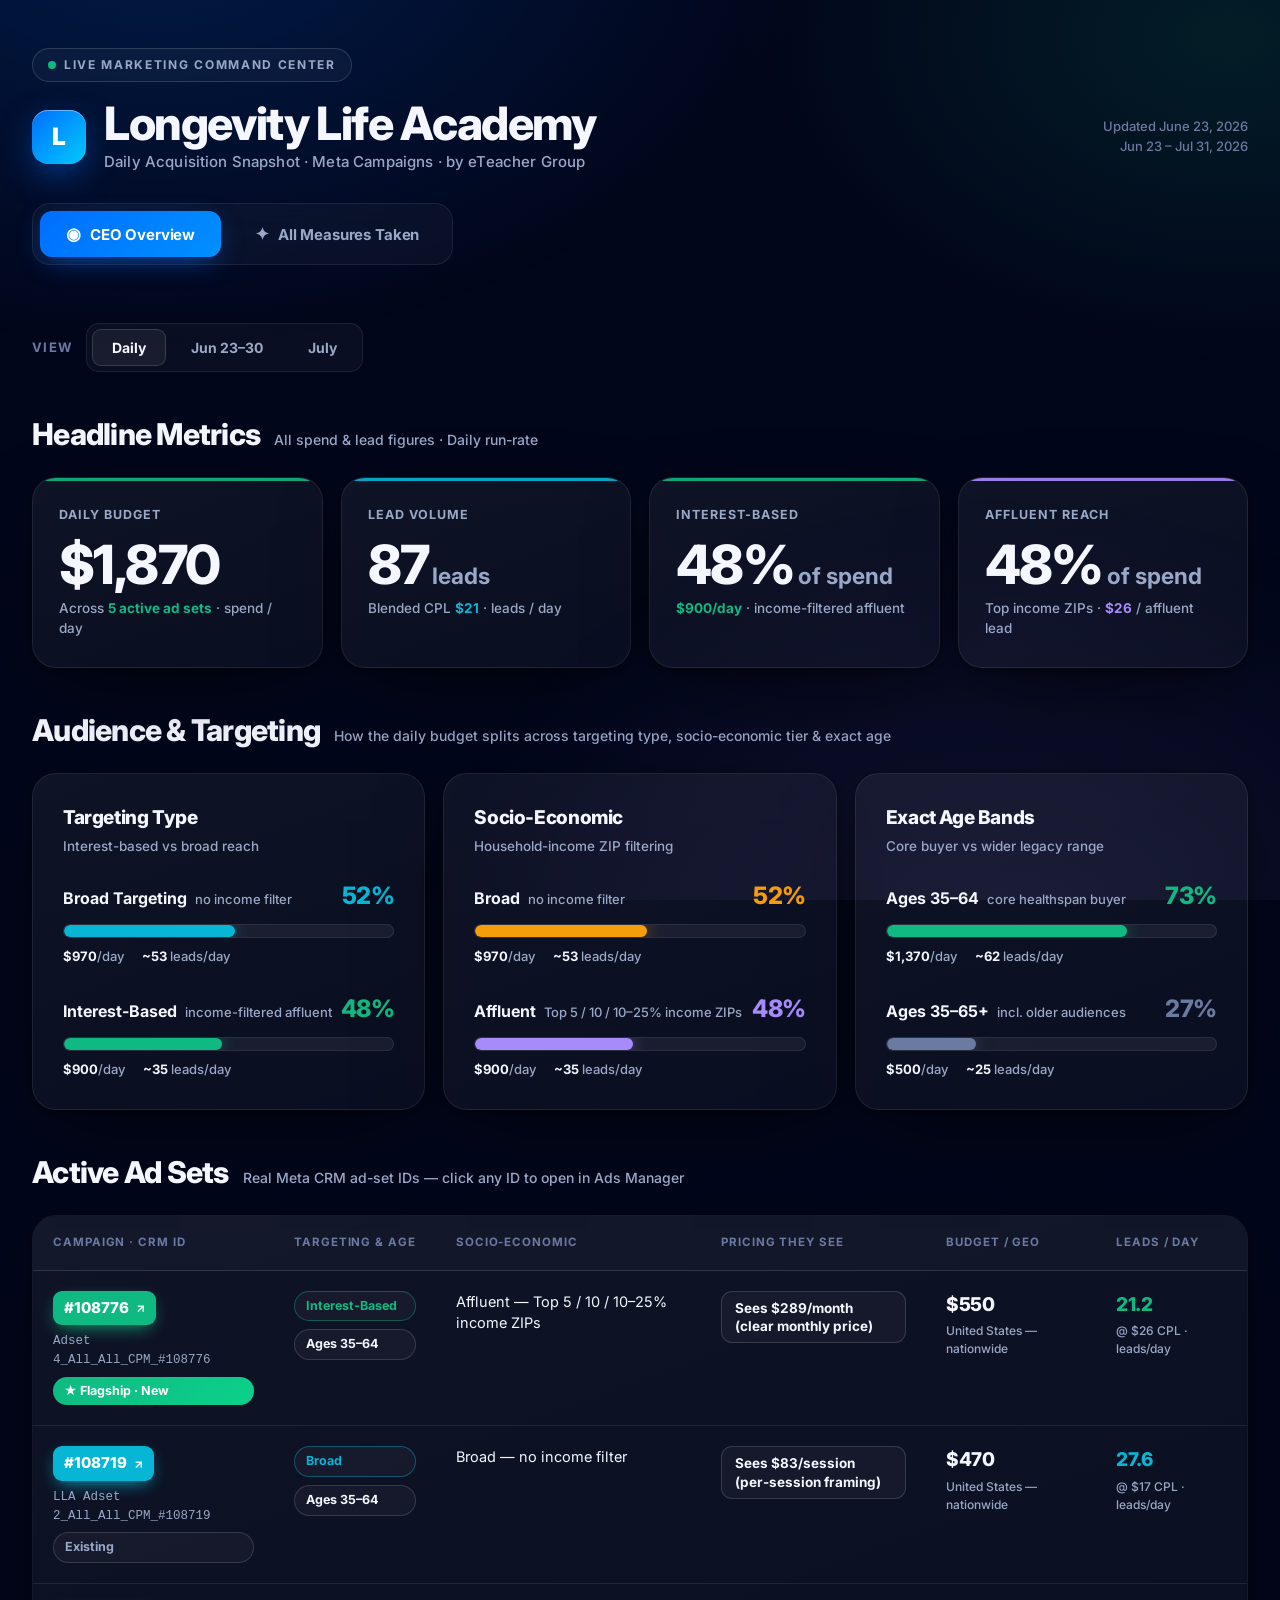
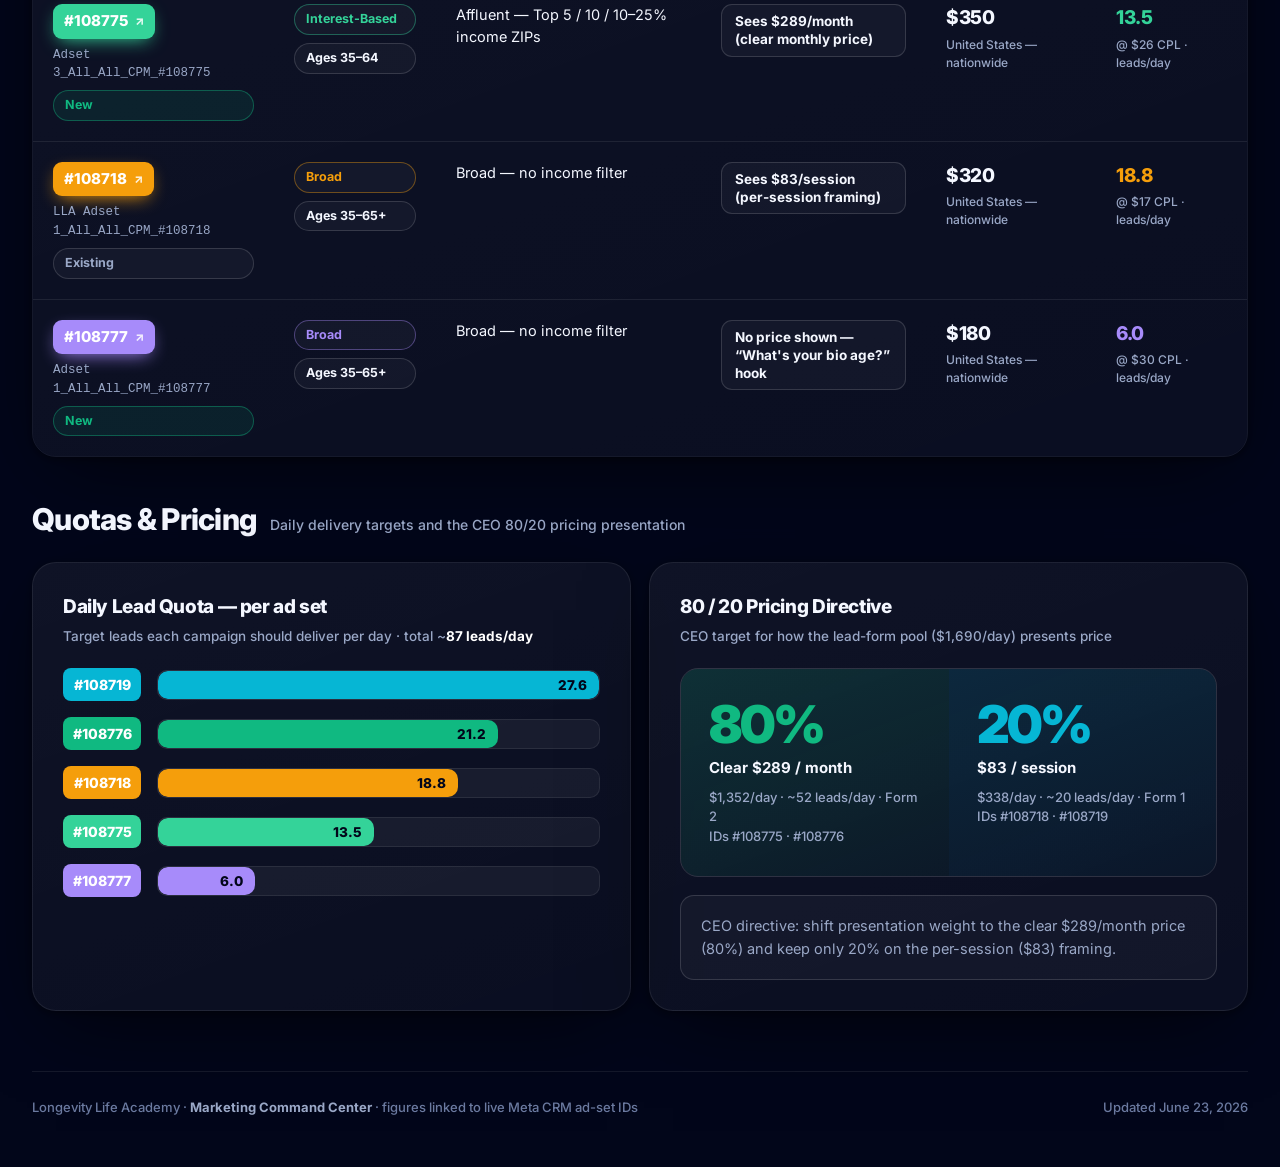
==== index.html @ 9837b173 "Longevity Life Academy marketing command center — new design" ====
<!DOCTYPE html>
<html lang="en">
<head>
<meta charset="UTF-8">
<meta name="viewport" content="width=device-width, initial-scale=1.0">
<title>Longevity Life Academy — Marketing Command Center</title>
<meta name="description" content="Longevity Life Academy daily marketing command center — audience, targeting & measures.">
<link rel="stylesheet" href="styles.css">
</head>
<body>
<div class="wrap">

  <header>
    <div class="eyebrow"><span class="pulse"></span> Live Marketing Command Center</div>
    <div class="brand-row">
      <div class="logo-dot">L</div>
      <div class="brand-txt">
        <h1>Longevity Life Academy</h1>
        <div class="sub">Daily Acquisition Snapshot · Meta Campaigns · by eTeacher Group</div>
      </div>
      <div class="updated" id="updated"></div>
    </div>

    <nav class="tabs">
      <button class="tab active" data-tab="overview"><span class="ico">◉</span> CEO Overview</button>
      <button class="tab" data-tab="measures"><span class="ico">✦</span> All Measures Taken</button>
    </nav>
  </header>

  <!-- ── TAB 1: CEO OVERVIEW ── -->
  <main class="panel show" id="overview"></main>

  <!-- ── TAB 2: MEASURES ── -->
  <main class="panel" id="measures"></main>

  <footer>
    <div>Longevity Life Academy · <b>Marketing Command Center</b> · figures linked to live Meta CRM ad-set IDs</div>
    <div id="foot-updated"></div>
  </footer>

</div>

<script src="data.js"></script>
<script src="app.js"></script>
</body>
</html>
---- styles.css ----
/* ============================================================
   LONGEVITY LIFE ACADEMY — Marketing Command Center
   Apple-grade dark editorial UI. Large, premium, sleek.
   ============================================================ */
@import url('https://fonts.googleapis.com/css2?family=Inter:wght@400;500;600;700;800;900&display=swap');

:root{
  --bg:#02061A;
  --bg2:#040B26;
  --panel:rgba(255,255,255,.035);
  --panel2:rgba(255,255,255,.055);
  --stroke:rgba(255,255,255,.08);
  --stroke2:rgba(255,255,255,.14);
  --txt:#F4F7FF;
  --mut:#9AA8C7;
  --mut2:#6B7AA0;
  --brand:#006EFF;
  --brand2:#3D8BFF;
  --emerald:#10B981;
  --cyan:#06B6D4;
  --amber:#F59E0B;
  --violet:#A78BFA;
  --radius:24px;
  --maxw:1340px;
  --shadow:0 24px 80px -24px rgba(0,0,0,.7), 0 2px 8px rgba(0,0,0,.4);
}

*{box-sizing:border-box;margin:0;padding:0}
html{scroll-behavior:smooth}
body{
  font-family:'Inter',-apple-system,BlinkMacSystemFont,'Segoe UI',sans-serif;
  background:var(--bg);
  color:var(--txt);
  -webkit-font-smoothing:antialiased;
  line-height:1.5;
  overflow-x:hidden;
}
/* ambient field */
body::before{
  content:"";position:fixed;inset:0;z-index:0;pointer-events:none;
  background:
    radial-gradient(1100px 700px at 12% -8%, rgba(0,110,255,.20), transparent 60%),
    radial-gradient(900px 600px at 96% 4%, rgba(16,185,129,.13), transparent 55%),
    radial-gradient(1000px 800px at 78% 108%, rgba(167,139,250,.10), transparent 60%);
}
.wrap{position:relative;z-index:1;max-width:var(--maxw);margin:0 auto;padding:0 32px}

/* ── HEADER ── */
header{padding:48px 0 24px}
.brand-row{display:flex;align-items:center;gap:18px;flex-wrap:wrap}
.logo-dot{
  width:54px;height:54px;border-radius:16px;flex:0 0 auto;
  background:linear-gradient(135deg,var(--brand),#00C2FF 90%);
  display:grid;place-items:center;font-weight:900;font-size:24px;color:#fff;
  box-shadow:0 12px 36px -8px rgba(0,110,255,.7), inset 0 1px 0 rgba(255,255,255,.4);
}
.brand-txt h1{font-size:clamp(30px,4vw,46px);font-weight:800;letter-spacing:-.03em;line-height:1.02}
.brand-txt .sub{color:var(--mut);font-size:15px;font-weight:500;margin-top:4px;letter-spacing:.01em}
.eyebrow{
  display:inline-flex;align-items:center;gap:8px;margin-bottom:18px;padding:7px 15px;
  border:1px solid var(--stroke2);border-radius:999px;background:var(--panel);
  font-size:12px;font-weight:700;letter-spacing:.14em;text-transform:uppercase;color:var(--mut);
}
.eyebrow .pulse{width:8px;height:8px;border-radius:50%;background:var(--emerald);box-shadow:0 0 0 0 rgba(16,185,129,.6);animation:pulse 2.2s infinite}
@keyframes pulse{0%{box-shadow:0 0 0 0 rgba(16,185,129,.55)}70%{box-shadow:0 0 0 10px rgba(16,185,129,0)}100%{box-shadow:0 0 0 0 rgba(16,185,129,0)}}
.updated{margin-left:auto;color:var(--mut2);font-size:13px;font-weight:500;text-align:right}

/* ── TABS ── */
.tabs{display:flex;gap:8px;margin:30px 0 8px;padding:7px;border:1px solid var(--stroke);
  border-radius:18px;background:var(--panel);backdrop-filter:blur(20px);width:fit-content;flex-wrap:wrap}
.tab{
  appearance:none;border:none;cursor:pointer;font-family:inherit;
  padding:13px 26px;border-radius:12px;background:transparent;color:var(--mut);
  font-size:15px;font-weight:700;letter-spacing:-.01em;transition:.22s;display:flex;align-items:center;gap:9px;
}
.tab:hover{color:var(--txt)}
.tab.active{background:linear-gradient(135deg,var(--brand),#0090FF);color:#fff;box-shadow:0 8px 28px -8px rgba(0,110,255,.7)}
.tab .ico{font-size:17px}

/* ── PERIOD TOGGLE ── */
.period-bar{display:flex;align-items:center;gap:14px;margin:26px 0 4px;flex-wrap:wrap}
.period-bar .lbl{font-size:13px;font-weight:700;color:var(--mut2);text-transform:uppercase;letter-spacing:.1em}
.seg{display:flex;gap:5px;padding:5px;border:1px solid var(--stroke);border-radius:13px;background:var(--panel)}
.seg button{appearance:none;border:none;cursor:pointer;font-family:inherit;padding:10px 20px;border-radius:9px;
  background:transparent;color:var(--mut);font-size:14px;font-weight:700;transition:.2s}
.seg button:hover{color:var(--txt)}
.seg button.on{background:var(--panel2);color:var(--txt);box-shadow:inset 0 0 0 1px var(--stroke2)}

/* ── PANELS ── */
.panel{display:none}
.panel.show{display:block;animation:fade .5s ease}
@keyframes fade{from{opacity:0;transform:translateY(14px)}to{opacity:1;transform:none}}
section{margin:40px 0}
.sec-head{display:flex;align-items:baseline;gap:14px;margin-bottom:20px;flex-wrap:wrap}
.sec-head h2{font-size:clamp(22px,2.6vw,30px);font-weight:800;letter-spacing:-.025em}
.sec-head .note{color:var(--mut);font-size:14px;font-weight:500}

/* ── KPI GRID ── */
.kpis{display:grid;grid-template-columns:repeat(4,minmax(0,1fr));gap:18px}
.kpi{
  position:relative;overflow:hidden;border:1px solid var(--stroke);border-radius:var(--radius);
  background:linear-gradient(160deg,var(--panel2),var(--panel));padding:28px 26px;box-shadow:var(--shadow);
}
.kpi::after{content:"";position:absolute;inset:0 0 auto 0;height:3px;background:var(--accent,var(--brand));opacity:.9}
.kpi .k-lbl{font-size:12.5px;font-weight:700;letter-spacing:.08em;text-transform:uppercase;color:var(--mut)}
.kpi .k-val{font-size:clamp(38px,4.6vw,54px);font-weight:800;letter-spacing:-.03em;line-height:1.02;margin:12px 0 6px}
.kpi .k-val .u{font-size:.42em;font-weight:700;color:var(--mut);letter-spacing:0;margin-left:4px}
.kpi .k-sub{font-size:13.5px;color:var(--mut);font-weight:500}
.kpi .k-sub b{color:var(--accent,var(--brand2));font-weight:700}

/* ── GENERIC CARD ── */
.card{border:1px solid var(--stroke);border-radius:var(--radius);background:linear-gradient(160deg,var(--panel2),var(--panel));
  padding:30px;box-shadow:var(--shadow)}
.grid2{display:grid;grid-template-columns:repeat(2,minmax(0,1fr));gap:18px}
.grid3{display:grid;grid-template-columns:repeat(3,minmax(0,1fr));gap:18px}
.card h3{font-size:19px;font-weight:800;letter-spacing:-.02em;margin-bottom:4px}
.card .csub{color:var(--mut);font-size:13.5px;font-weight:500;margin-bottom:22px}

/* ── AUDIENCE SPLIT BARS ── */
.split{margin-bottom:24px}
.split:last-child{margin-bottom:0}
.split .top{display:flex;justify-content:space-between;align-items:baseline;margin-bottom:10px}
.split .name{font-size:16px;font-weight:700}
.split .name .sm{color:var(--mut);font-weight:500;font-size:13px;margin-left:8px}
.split .pct{font-size:24px;font-weight:800;letter-spacing:-.02em}
.track{height:14px;border-radius:999px;background:rgba(255,255,255,.06);overflow:hidden;border:1px solid var(--stroke)}
.fill{height:100%;border-radius:999px;transition:width 1.1s cubic-bezier(.2,.8,.2,1);box-shadow:0 0 18px -2px var(--c,var(--brand))}
.split .meta{display:flex;gap:18px;margin-top:9px;color:var(--mut);font-size:13px;font-weight:500;flex-wrap:wrap}
.split .meta b{color:var(--txt);font-weight:700}

/* ── ADSET / TARGETING TABLE ── */
.tblwrap{overflow-x:auto;border:1px solid var(--stroke);border-radius:var(--radius);box-shadow:var(--shadow)}
table{width:100%;border-collapse:collapse;min-width:980px;background:linear-gradient(160deg,var(--panel2),var(--panel))}
thead th{
  text-align:left;padding:18px 20px;font-size:11.5px;font-weight:700;letter-spacing:.08em;text-transform:uppercase;
  color:var(--mut2);border-bottom:1px solid var(--stroke2);white-space:nowrap;background:rgba(255,255,255,.02)
}
tbody td{padding:20px;border-bottom:1px solid var(--stroke);font-size:14.5px;vertical-align:top}
tbody tr:last-child td{border-bottom:none}
tbody tr:hover{background:rgba(255,255,255,.025)}
.idcell{display:flex;flex-direction:column;gap:7px}
.idlink{display:inline-flex;align-items:center;gap:7px;font-weight:800;font-size:15px;color:#fff;text-decoration:none;
  padding:6px 11px;border-radius:9px;background:var(--ac,var(--brand));width:fit-content;transition:.2s;
  box-shadow:0 6px 18px -6px var(--ac,var(--brand))}
.idlink:hover{transform:translateY(-1px);filter:brightness(1.1)}
.idlink .arr{opacity:.85;font-size:12px}
.adname{font-size:12.5px;color:var(--mut);font-weight:500;font-family:ui-monospace,Menlo,monospace}
.chip{display:inline-flex;align-items:center;gap:6px;padding:5px 11px;border-radius:999px;font-size:12.5px;font-weight:700;
  border:1px solid var(--stroke2);background:var(--panel);white-space:nowrap}
.chip.new{color:var(--emerald);border-color:rgba(16,185,129,.4);background:rgba(16,185,129,.1)}
.chip.exist{color:var(--mut);}
.chip.flag{color:#fff;background:linear-gradient(135deg,var(--emerald),#0BD18A);border:none}
.tagrow{display:flex;flex-direction:column;gap:8px}
.big-num{font-size:19px;font-weight:800;letter-spacing:-.02em}
.tiny{font-size:12px;color:var(--mut);font-weight:500;margin-top:3px}
.price-pill{display:inline-block;padding:7px 13px;border-radius:11px;font-size:13.5px;font-weight:700;
  border:1px solid var(--stroke2);background:var(--panel);line-height:1.35;max-width:230px}

/* ── QUOTA BARS ── */
.quota-row{display:flex;align-items:center;gap:16px;margin-bottom:16px}
.quota-row:last-child{margin-bottom:0}
.quota-row .qid{font-weight:800;font-size:14px;width:78px;flex:0 0 auto;color:#fff;padding:6px 0;text-align:center;border-radius:8px}
.quota-row .qbar{flex:1;height:30px;border-radius:10px;background:rgba(255,255,255,.05);overflow:hidden;border:1px solid var(--stroke);position:relative}
.quota-row .qfill{height:100%;border-radius:10px;display:flex;align-items:center;justify-content:flex-end;padding-right:12px;
  font-weight:800;font-size:13.5px;color:#02061A;transition:width 1.1s cubic-bezier(.2,.8,.2,1)}

/* ── PRICING 80/20 ── */
.pricing-vis{display:grid;grid-template-columns:1fr 1fr;gap:0;border-radius:18px;overflow:hidden;border:1px solid var(--stroke2);margin-top:6px}
.pblock{padding:30px 28px;position:relative}
.pblock.m{background:linear-gradient(160deg,rgba(16,185,129,.18),rgba(16,185,129,.05))}
.pblock.s{background:linear-gradient(160deg,rgba(6,182,212,.14),rgba(6,182,212,.04))}
.pblock .pct{font-size:52px;font-weight:900;letter-spacing:-.04em;line-height:1}
.pblock.m .pct{color:var(--emerald)}.pblock.s .pct{color:var(--cyan)}
.pblock .pl{font-size:15px;font-weight:700;margin-top:6px}
.pblock .pd{font-size:13px;color:var(--mut);font-weight:500;margin-top:8px;line-height:1.5}
.directive{margin-top:18px;padding:18px 20px;border-radius:14px;border:1px solid var(--stroke2);
  background:var(--panel);font-size:14.5px;color:var(--mut);line-height:1.6}
.directive b{color:var(--txt);font-weight:700}

/* ── MEASURES (Tab 2) ── */
.measures{display:flex;flex-direction:column;gap:18px}
.measure{
  position:relative;border:1px solid var(--stroke);border-radius:var(--radius);
  background:linear-gradient(160deg,var(--panel2),var(--panel));padding:28px 30px 28px 30px;box-shadow:var(--shadow);
  display:grid;grid-template-columns:64px 1fr;gap:24px;align-items:start;overflow:hidden;
}
.measure::before{content:"";position:absolute;left:0;top:0;bottom:0;width:4px;background:var(--accent,var(--brand))}
.measure .mnum{
  width:64px;height:64px;border-radius:18px;display:grid;place-items:center;font-size:26px;font-weight:900;color:#02061A;
  background:var(--accent,var(--brand));box-shadow:0 12px 32px -10px var(--accent,var(--brand))
}
.measure .mhead{display:flex;align-items:center;gap:12px;flex-wrap:wrap;margin-bottom:10px}
.measure .mtag{padding:5px 12px;border-radius:999px;font-size:11.5px;font-weight:800;letter-spacing:.05em;text-transform:uppercase;
  color:var(--accent,var(--brand));border:1px solid var(--accent,var(--brand));background:rgba(255,255,255,.03)}
.measure .mmetric{margin-left:auto;font-size:20px;font-weight:900;letter-spacing:-.02em;color:var(--accent,var(--brand))}
.measure h3{font-size:19px;font-weight:800;letter-spacing:-.02em;line-height:1.25;margin-bottom:10px;color:var(--txt)}
.measure p{font-size:14.5px;color:var(--mut);line-height:1.65;font-weight:500;margin-bottom:14px}
.measure .mids{display:flex;gap:8px;flex-wrap:wrap}
.measure .mid{font-family:ui-monospace,Menlo,monospace;font-size:12.5px;font-weight:700;padding:5px 10px;border-radius:8px;
  text-decoration:none;color:#fff;background:var(--mac,var(--brand));transition:.2s}
.measure .mid:hover{transform:translateY(-1px);filter:brightness(1.12)}

/* ── FOOTER ── */
footer{margin:60px 0 50px;padding-top:26px;border-top:1px solid var(--stroke);color:var(--mut2);font-size:13px;font-weight:500;display:flex;justify-content:space-between;gap:16px;flex-wrap:wrap}
footer b{color:var(--mut)}

/* ── RESPONSIVE ── */
@media(max-width:1080px){
  .kpis{grid-template-columns:repeat(2,minmax(0,1fr))}
  .grid2{grid-template-columns:1fr}
}
@media(max-width:720px){
  .wrap{padding:0 18px}
  .kpis{grid-template-columns:1fr}
  .grid3{grid-template-columns:1fr}
  .pricing-vis{grid-template-columns:1fr}
  .measure{grid-template-columns:1fr;gap:16px}
  .measure .mnum{width:52px;height:52px;font-size:22px}
  .updated{margin-left:0;text-align:left}
}
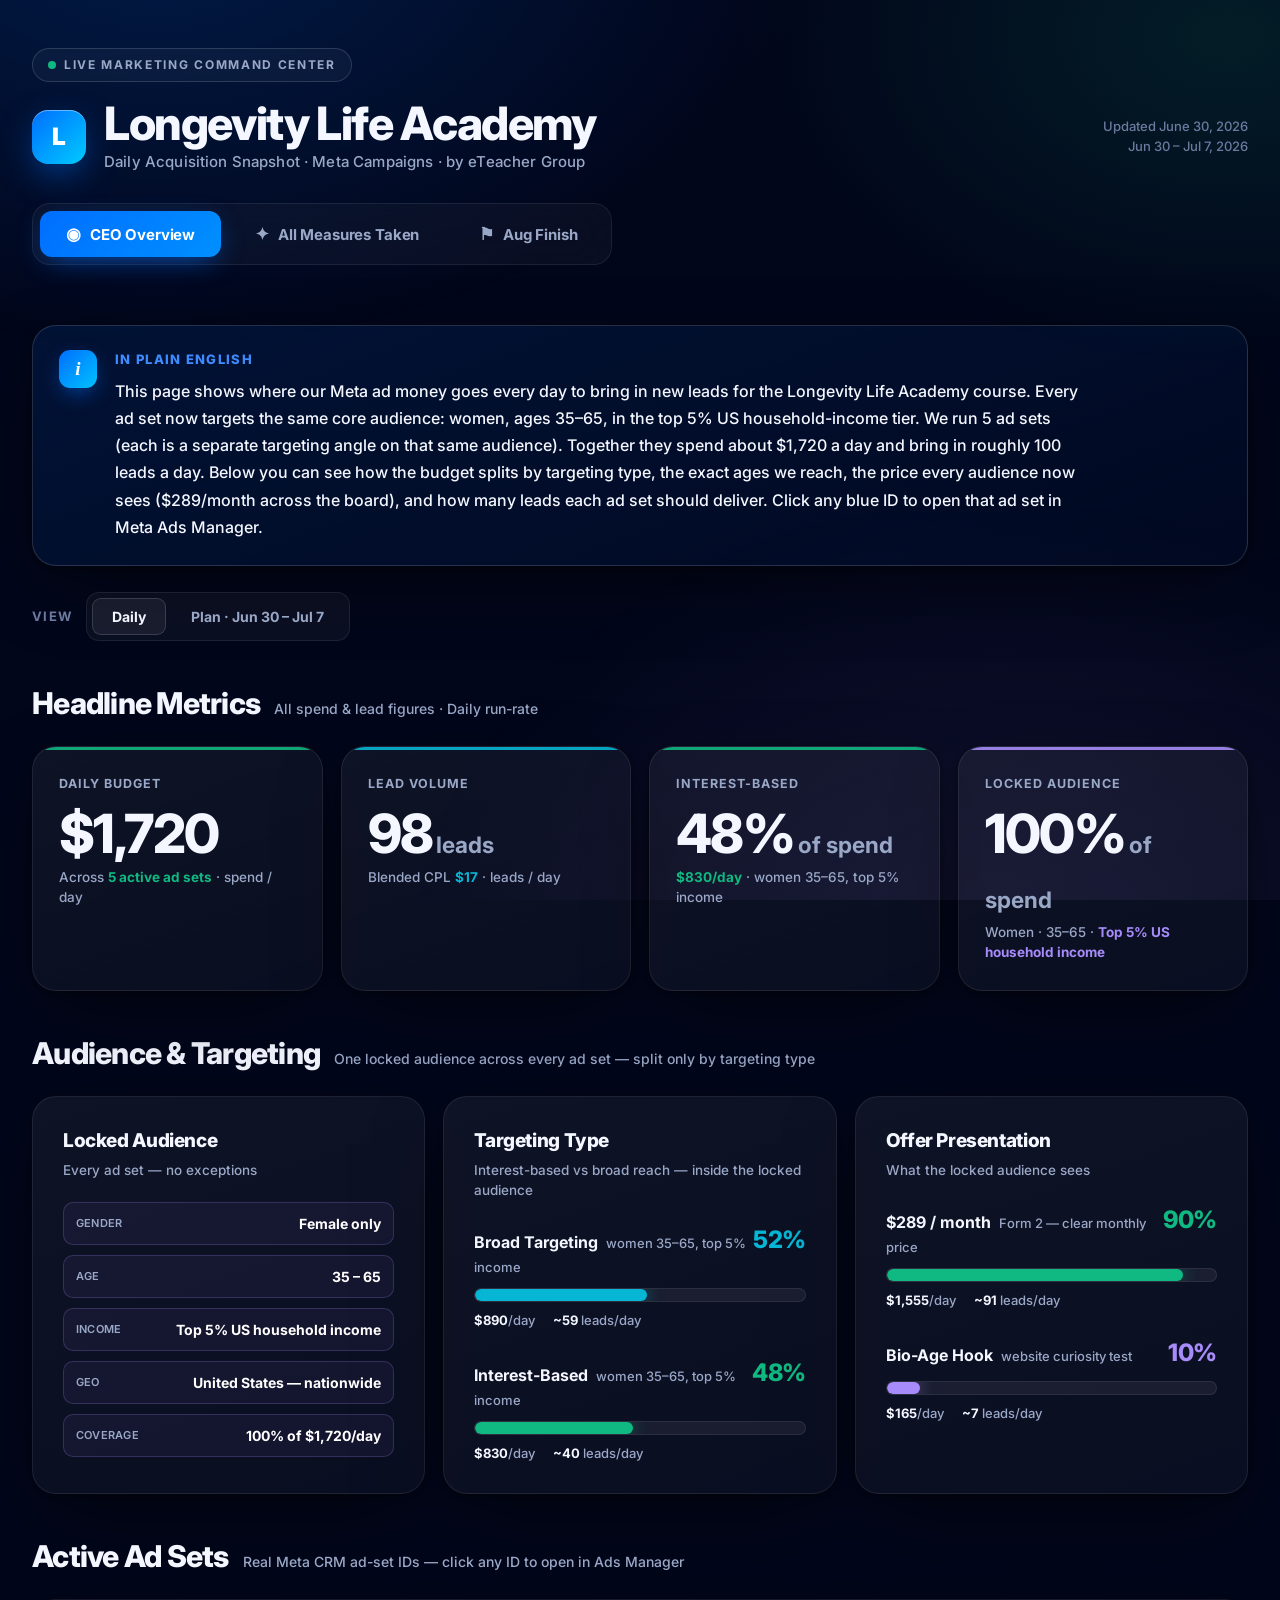
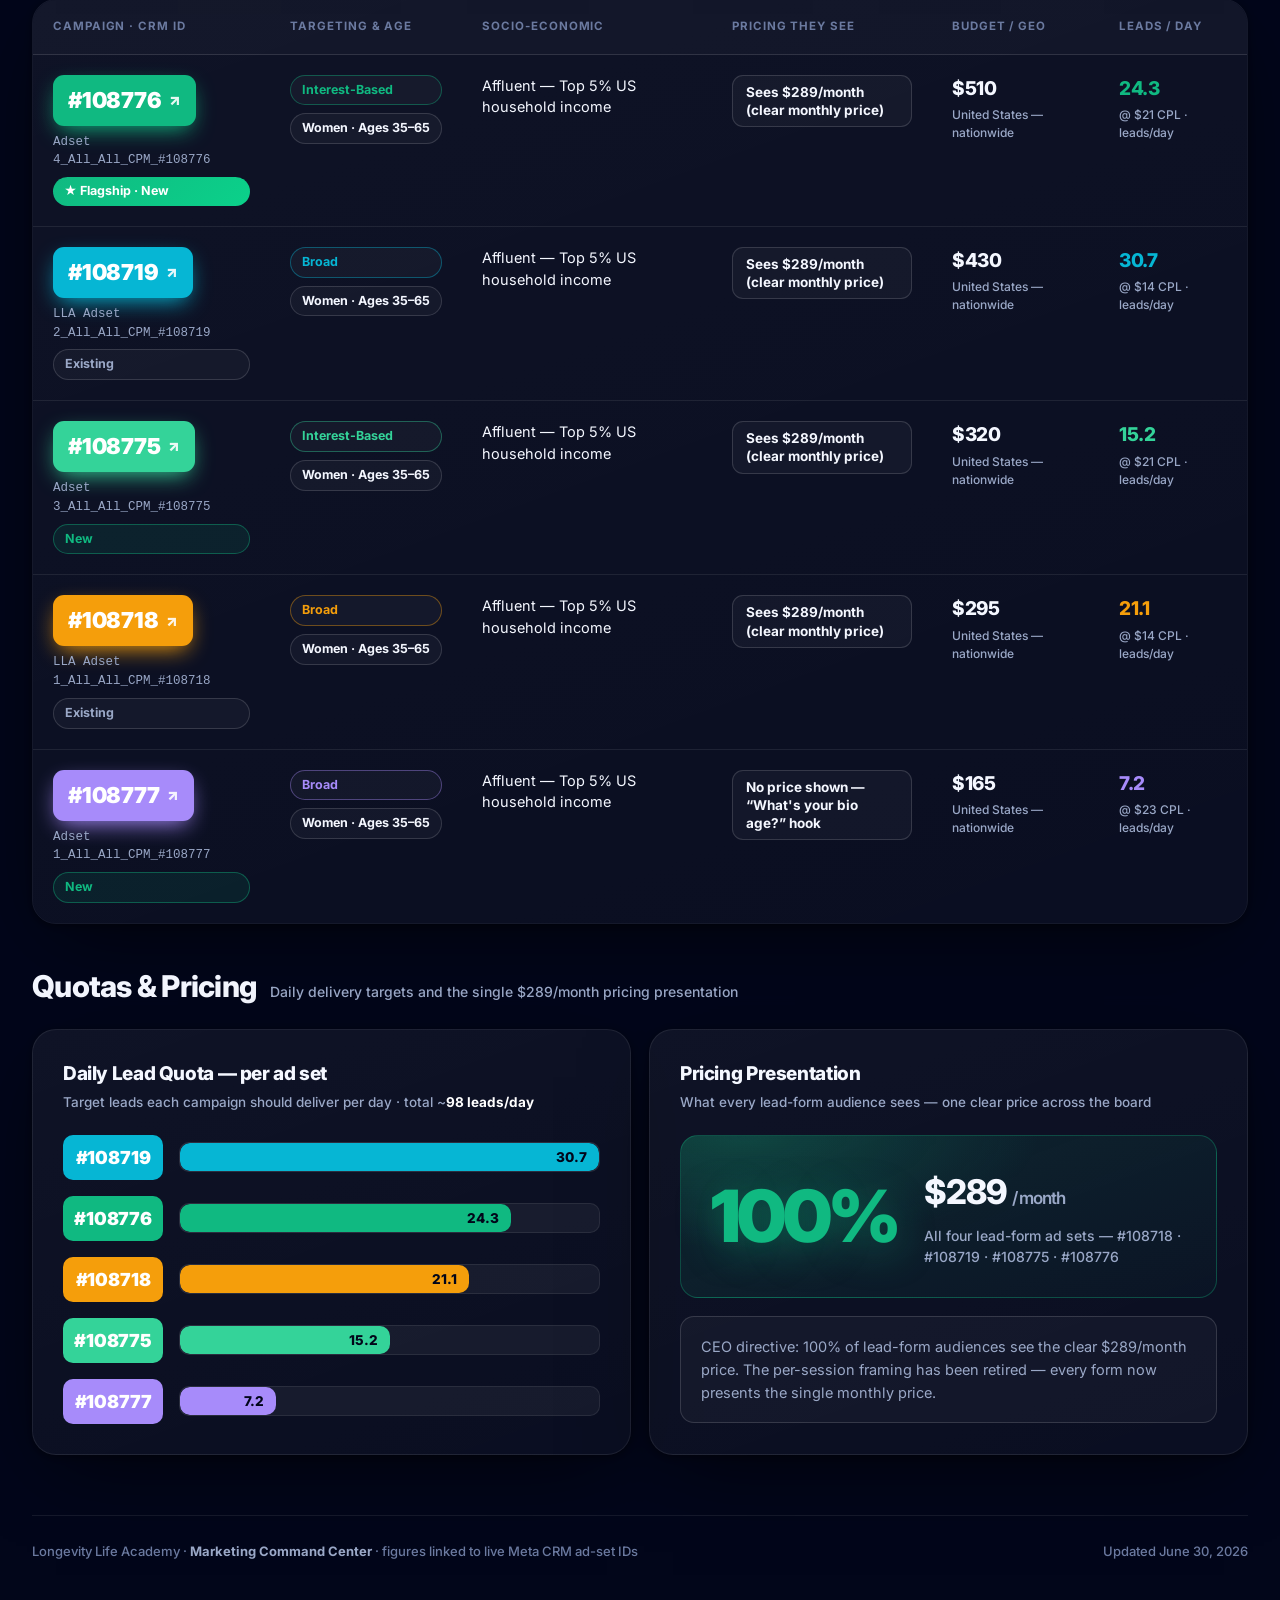
==== commit 6497eecf: "Add Aug Finish tab: August close-out plan (6 shifts, 11-sale target, $6.5K week)" ====
--- a/index.html
+++ b/index.html
@@ -24,6 +24,7 @@
     <nav class="tabs">
       <button class="tab active" data-tab="overview"><span class="ico">◉</span> CEO Overview</button>
       <button class="tab" data-tab="measures"><span class="ico">✦</span> All Measures Taken</button>
+      <button class="tab" data-tab="augfinish"><span class="ico">⚑</span> Aug Finish</button>
     </nav>
   </header>
 
@@ -32,6 +33,66 @@
 
   <!-- ── TAB 2: MEASURES ── -->
   <main class="panel" id="measures"></main>
+
+  <!-- ── TAB 3: AUG FINISH ── -->
+  <main class="panel" id="augfinish">
+
+    <div class="af-hero">
+      <div class="af-kicker">August Close-Out Plan · Sun Aug 23 → Mon Aug 31</div>
+      <h2 class="af-title">Finish August at <span class="af-blue">11 courses sold.</span></h2>
+      <p class="af-lede">We're at <b>4 sales</b> on ~<b>$30K</b> month-to-date spend. The final week runs leaner and sharper: <b>$6,500</b> across Mon–Fri, <b>7 more sales</b>, and the week pays for itself.</p>
+    </div>
+
+    <section>
+      <div class="af-grid4">
+        <div class="af-big" style="--accent:var(--brand)"><div class="af-lbl">Working shifts left</div><div class="af-num">6</div><div class="af-sub">Mon 24 – Fri 28 + Mon 31 · Sundays off</div></div>
+        <div class="af-big" style="--accent:var(--emerald)"><div class="af-lbl">Sales still needed</div><div class="af-num">7</div><div class="af-sub">4 sold → target 11 by Aug 31</div></div>
+        <div class="af-big" style="--accent:var(--cyan)"><div class="af-lbl">Final-week budget</div><div class="af-num">$6.5K</div><div class="af-sub">$1,300/day Mon–Fri · down from $10K last week</div></div>
+        <div class="af-big" style="--accent:var(--violet)"><div class="af-lbl">Leads coming in</div><div class="af-num">406</div><div class="af-sub">at $16 CPL · ~81 fresh leads per day</div></div>
+      </div>
+    </section>
+
+    <section>
+      <div class="sec-head"><h2>The shift map</h2><div class="note">Aug 31 lands on a Monday — a normal weekday shift, no weekend approval needed.</div></div>
+      <div class="af-days">
+        <div class="af-day"><div class="af-d-date">Mon 24</div><div class="af-d-spend">$1,300</div><div class="af-d-meta">~81 leads · 1 sale</div></div>
+        <div class="af-day"><div class="af-d-date">Tue 25</div><div class="af-d-spend">$1,300</div><div class="af-d-meta">~81 leads · 1 sale</div></div>
+        <div class="af-day"><div class="af-d-date">Wed 26</div><div class="af-d-spend">$1,300</div><div class="af-d-meta">~81 leads · 1 sale</div></div>
+        <div class="af-day"><div class="af-d-date">Thu 27</div><div class="af-d-spend">$1,300</div><div class="af-d-meta">~81 leads · 2 sales</div></div>
+        <div class="af-day"><div class="af-d-date">Fri 28</div><div class="af-d-spend">$1,300</div><div class="af-d-meta">~81 leads · 1 sale</div></div>
+        <div class="af-day af-day-off"><div class="af-d-date">Sat 29 – Sun 30</div><div class="af-d-spend">OFF</div><div class="af-d-meta">no shifts · pipeline rests</div></div>
+        <div class="af-day af-day-final"><div class="af-d-date">Mon 31</div><div class="af-d-spend">CLOSE</div><div class="af-d-meta">final shift · 1 sale from pipeline → 11 total</div></div>
+      </div>
+    </section>
+
+    <section>
+      <div class="sec-head"><h2>The math the CEO can check</h2></div>
+      <div class="af-math">
+        <div class="af-step"><div class="af-s-val">$6,500</div><div class="af-s-lbl">final-week spend</div></div>
+        <div class="af-arrow">→</div>
+        <div class="af-step"><div class="af-s-val">406</div><div class="af-s-lbl">leads at $16 CPL</div></div>
+        <div class="af-arrow">→</div>
+        <div class="af-step"><div class="af-s-val">1.7%</div><div class="af-s-lbl">close rate needed</div></div>
+        <div class="af-arrow">→</div>
+        <div class="af-step"><div class="af-s-val">7</div><div class="af-s-lbl">sales × $1,150</div></div>
+        <div class="af-arrow">→</div>
+        <div class="af-step af-step-win"><div class="af-s-val">$8,050</div><div class="af-s-lbl">week revenue</div></div>
+      </div>
+      <div class="af-roi">
+        <div class="af-roi-item"><div class="af-lbl">Week profit</div><div class="af-roi-val af-green">+$1,550</div><div class="af-sub">$8,050 revenue − $6,500 spend</div></div>
+        <div class="af-roi-item"><div class="af-lbl">Week ROAS</div><div class="af-roi-val af-green">1.24×</div><div class="af-sub">every $1 of ads returns $1.24</div></div>
+        <div class="af-roi-item"><div class="af-lbl">Month revenue at 11 sales</div><div class="af-roi-val">$12,650</div><div class="af-sub">11 × $1,150 course price</div></div>
+      </div>
+    </section>
+
+    <section>
+      <div class="af-commit">
+        <div class="af-c-head">The commitment</div>
+        <p>Cut daily spend, keep lead quality at <b>$16 CPL</b>, and convert just <b>1.7 of every 100 leads</b>. That closes August at <b>11 courses</b> — and the final week stands on its own with positive ROI. This is the leanest path to the target, not the most expensive one.</p>
+      </div>
+    </section>
+
+  </main>
 
   <footer>
     <div>Longevity Life Academy · <b>Marketing Command Center</b> · figures linked to live Meta CRM ad-set IDs</div>
--- a/styles.css
+++ b/styles.css
@@ -77,6 +77,16 @@
 .tab.active{background:linear-gradient(135deg,var(--brand),#0090FF);color:#fff;box-shadow:0 8px 28px -8px rgba(0,110,255,.7)}
 .tab .ico{font-size:17px}
 
+/* ── EXPLAINER BANNER ── */
+.explain{display:flex;gap:18px;align-items:flex-start;margin:28px 0 4px;padding:24px 26px;
+  border:1px solid var(--stroke2);border-radius:var(--radius);
+  background:linear-gradient(160deg,rgba(0,110,255,.12),rgba(0,110,255,.03));box-shadow:var(--shadow)}
+.explain .ex-ic{flex:0 0 auto;width:38px;height:38px;border-radius:11px;display:grid;place-items:center;
+  font-weight:900;font-size:19px;font-style:italic;font-family:Georgia,serif;color:#fff;
+  background:linear-gradient(135deg,var(--brand),#00C2FF);box-shadow:0 8px 22px -6px rgba(0,110,255,.7)}
+.explain .ex-h{font-size:13px;font-weight:800;letter-spacing:.1em;text-transform:uppercase;color:var(--brand2);margin-bottom:8px}
+.explain p{font-size:16px;line-height:1.7;color:var(--txt);font-weight:500;max-width:980px}
+
 /* ── PERIOD TOGGLE ── */
 .period-bar{display:flex;align-items:center;gap:14px;margin:26px 0 4px;flex-wrap:wrap}
 .period-bar .lbl{font-size:13px;font-weight:700;color:var(--mut2);text-transform:uppercase;letter-spacing:.1em}
@@ -113,6 +123,10 @@
   padding:30px;box-shadow:var(--shadow)}
 .grid2{display:grid;grid-template-columns:repeat(2,minmax(0,1fr));gap:18px}
 .grid3{display:grid;grid-template-columns:repeat(3,minmax(0,1fr));gap:18px}
+.lock-list{display:flex;flex-direction:column;gap:10px;margin-top:4px}
+.lock-row{display:flex;justify-content:space-between;align-items:center;padding:10px 12px;background:rgba(167,139,250,.06);border:1px solid rgba(167,139,250,.22);border-radius:10px;font-size:14px}
+.lock-row .lock-lbl{color:var(--mut);font-weight:600;letter-spacing:.02em;text-transform:uppercase;font-size:11px}
+.lock-row b{color:#fff;font-weight:700;font-size:14px;text-align:right}
 .card h3{font-size:19px;font-weight:800;letter-spacing:-.02em;margin-bottom:4px}
 .card .csub{color:var(--mut);font-size:13.5px;font-weight:500;margin-bottom:22px}
 
@@ -139,11 +153,11 @@
 tbody tr:last-child td{border-bottom:none}
 tbody tr:hover{background:rgba(255,255,255,.025)}
 .idcell{display:flex;flex-direction:column;gap:7px}
-.idlink{display:inline-flex;align-items:center;gap:7px;font-weight:800;font-size:15px;color:#fff;text-decoration:none;
-  padding:6px 11px;border-radius:9px;background:var(--ac,var(--brand));width:fit-content;transition:.2s;
-  box-shadow:0 6px 18px -6px var(--ac,var(--brand))}
+.idlink{display:inline-flex;align-items:center;gap:8px;font-weight:900;font-size:22px;letter-spacing:-.01em;color:#fff;text-decoration:none;
+  padding:9px 15px;border-radius:11px;background:var(--ac,var(--brand));width:fit-content;transition:.2s;
+  box-shadow:0 8px 22px -6px var(--ac,var(--brand))}
 .idlink:hover{transform:translateY(-1px);filter:brightness(1.1)}
-.idlink .arr{opacity:.85;font-size:12px}
+.idlink .arr{opacity:.9;font-size:15px}
 .adname{font-size:12.5px;color:var(--mut);font-weight:500;font-family:ui-monospace,Menlo,monospace}
 .chip{display:inline-flex;align-items:center;gap:6px;padding:5px 11px;border-radius:999px;font-size:12.5px;font-weight:700;
   border:1px solid var(--stroke2);background:var(--panel);white-space:nowrap}
@@ -159,45 +173,65 @@
 /* ── QUOTA BARS ── */
 .quota-row{display:flex;align-items:center;gap:16px;margin-bottom:16px}
 .quota-row:last-child{margin-bottom:0}
-.quota-row .qid{font-weight:800;font-size:14px;width:78px;flex:0 0 auto;color:#fff;padding:6px 0;text-align:center;border-radius:8px}
+.quota-row .qid{font-weight:900;font-size:18px;letter-spacing:-.01em;width:100px;flex:0 0 auto;color:#fff;padding:9px 0;text-align:center;border-radius:10px}
 .quota-row .qbar{flex:1;height:30px;border-radius:10px;background:rgba(255,255,255,.05);overflow:hidden;border:1px solid var(--stroke);position:relative}
 .quota-row .qfill{height:100%;border-radius:10px;display:flex;align-items:center;justify-content:flex-end;padding-right:12px;
   font-weight:800;font-size:13.5px;color:#02061A;transition:width 1.1s cubic-bezier(.2,.8,.2,1)}
 
-/* ── PRICING 80/20 ── */
-.pricing-vis{display:grid;grid-template-columns:1fr 1fr;gap:0;border-radius:18px;overflow:hidden;border:1px solid var(--stroke2);margin-top:6px}
-.pblock{padding:30px 28px;position:relative}
-.pblock.m{background:linear-gradient(160deg,rgba(16,185,129,.18),rgba(16,185,129,.05))}
-.pblock.s{background:linear-gradient(160deg,rgba(6,182,212,.14),rgba(6,182,212,.04))}
-.pblock .pct{font-size:52px;font-weight:900;letter-spacing:-.04em;line-height:1}
-.pblock.m .pct{color:var(--emerald)}.pblock.s .pct{color:var(--cyan)}
-.pblock .pl{font-size:15px;font-weight:700;margin-top:6px}
-.pblock .pd{font-size:13px;color:var(--mut);font-weight:500;margin-top:8px;line-height:1.5}
+/* ── PRICING HERO (100% monthly) ── */
+.price-hero{display:flex;align-items:center;gap:26px;padding:30px 30px;border-radius:18px;margin-top:6px;
+  border:1px solid rgba(16,185,129,.32);
+  background:radial-gradient(420px 160px at 12% 0%,rgba(16,185,129,.22),transparent 70%),linear-gradient(160deg,rgba(16,185,129,.12),rgba(16,185,129,.03))}
+.price-hero .ph-pct{font-size:72px;font-weight:900;letter-spacing:-.05em;line-height:.9;color:var(--emerald);
+  text-shadow:0 8px 40px rgba(16,185,129,.45)}
+.price-hero .ph-price{font-size:34px;font-weight:800;letter-spacing:-.03em}
+.price-hero .ph-price span{font-size:.5em;font-weight:600;color:var(--mut)}
+.price-hero .ph-sub{font-size:14px;color:var(--mut);font-weight:500;margin-top:8px;line-height:1.5}
+
+/* ── JUNE PLAN ── */
+.jp{display:grid;grid-template-columns:repeat(4,minmax(0,1fr));gap:18px}
+.jp-card{position:relative;overflow:hidden;border:1px solid var(--stroke);border-radius:var(--radius);
+  padding:30px 26px;background:linear-gradient(160deg,var(--panel2),var(--panel));box-shadow:var(--shadow)}
+.jp-card::before{content:"";position:absolute;left:0;right:0;top:0;height:4px;background:var(--accent,var(--brand))}
+.jp-card::after{content:"";position:absolute;right:-40px;top:-40px;width:120px;height:120px;border-radius:50%;
+  background:radial-gradient(circle,var(--accent,var(--brand)),transparent 70%);opacity:.14}
+.jp-big{font-size:clamp(44px,5.4vw,62px);font-weight:900;letter-spacing:-.04em;line-height:1;color:var(--accent,var(--brand))}
+.jp-lbl{font-size:16px;font-weight:800;letter-spacing:-.01em;margin-top:10px}
+.jp-sub{font-size:13.5px;color:var(--mut);font-weight:500;margin-top:7px;line-height:1.5}
 .directive{margin-top:18px;padding:18px 20px;border-radius:14px;border:1px solid var(--stroke2);
   background:var(--panel);font-size:14.5px;color:var(--mut);line-height:1.6}
 .directive b{color:var(--txt);font-weight:700}
 
 /* ── MEASURES (Tab 2) ── */
-.measures{display:flex;flex-direction:column;gap:18px}
+.measures{display:flex;flex-direction:column;gap:24px}
 .measure{
-  position:relative;border:1px solid var(--stroke);border-radius:var(--radius);
-  background:linear-gradient(160deg,var(--panel2),var(--panel));padding:28px 30px 28px 30px;box-shadow:var(--shadow);
-  display:grid;grid-template-columns:64px 1fr;gap:24px;align-items:start;overflow:hidden;
-}
-.measure::before{content:"";position:absolute;left:0;top:0;bottom:0;width:4px;background:var(--accent,var(--brand))}
+  position:relative;border:1px solid var(--stroke2);border-radius:28px;
+  background:
+    radial-gradient(600px 220px at 90% -10%,color-mix(in srgb,var(--accent,var(--brand)) 14%,transparent),transparent 65%),
+    linear-gradient(155deg,rgba(255,255,255,.07),rgba(255,255,255,.02));
+  padding:34px 40px;
+  box-shadow:0 40px 90px -32px rgba(0,0,0,.85), 0 4px 14px rgba(0,0,0,.4), inset 0 1px 0 rgba(255,255,255,.08);
+  display:grid;grid-template-columns:78px 1fr;gap:30px;align-items:start;overflow:hidden;transition:transform .3s,box-shadow .3s;
+}
+.measure:hover{transform:translateY(-3px);box-shadow:0 52px 110px -34px rgba(0,0,0,.9), 0 6px 18px rgba(0,0,0,.45), inset 0 1px 0 rgba(255,255,255,.1)}
+.measure::before{content:"";position:absolute;left:0;top:0;bottom:0;width:5px;
+  background:linear-gradient(180deg,var(--accent,var(--brand)),color-mix(in srgb,var(--accent,var(--brand)) 40%,transparent))}
 .measure .mnum{
-  width:64px;height:64px;border-radius:18px;display:grid;place-items:center;font-size:26px;font-weight:900;color:#02061A;
-  background:var(--accent,var(--brand));box-shadow:0 12px 32px -10px var(--accent,var(--brand))
-}
-.measure .mhead{display:flex;align-items:center;gap:12px;flex-wrap:wrap;margin-bottom:10px}
-.measure .mtag{padding:5px 12px;border-radius:999px;font-size:11.5px;font-weight:800;letter-spacing:.05em;text-transform:uppercase;
-  color:var(--accent,var(--brand));border:1px solid var(--accent,var(--brand));background:rgba(255,255,255,.03)}
-.measure .mmetric{margin-left:auto;font-size:20px;font-weight:900;letter-spacing:-.02em;color:var(--accent,var(--brand))}
-.measure h3{font-size:19px;font-weight:800;letter-spacing:-.02em;line-height:1.25;margin-bottom:10px;color:var(--txt)}
-.measure p{font-size:14.5px;color:var(--mut);line-height:1.65;font-weight:500;margin-bottom:14px}
+  width:78px;height:78px;border-radius:22px;display:grid;place-items:center;font-size:34px;font-weight:900;color:#02061A;
+  background:linear-gradient(150deg,#fff 0%,var(--accent,var(--brand)) 55%);
+  box-shadow:0 18px 40px -12px var(--accent,var(--brand)), inset 0 2px 4px rgba(255,255,255,.6), inset 0 -3px 8px rgba(0,0,0,.25)
+}
+.measure .mhead{display:flex;align-items:center;gap:14px;flex-wrap:wrap;margin-bottom:14px}
+.measure .mtag{padding:7px 15px;border-radius:999px;font-size:12.5px;font-weight:800;letter-spacing:.07em;text-transform:uppercase;
+  color:var(--accent,var(--brand));border:1px solid color-mix(in srgb,var(--accent,var(--brand)) 55%,transparent);
+  background:color-mix(in srgb,var(--accent,var(--brand)) 10%,transparent)}
+.measure .mmetric{margin-left:auto;font-size:26px;font-weight:900;letter-spacing:-.02em;color:var(--accent,var(--brand));
+  text-shadow:0 4px 20px color-mix(in srgb,var(--accent,var(--brand)) 50%,transparent)}
+.measure h3{font-size:24px;font-weight:800;letter-spacing:-.025em;line-height:1.22;margin-bottom:14px;color:var(--txt)}
+.measure p{font-size:17px;color:#C6D2EC;line-height:1.7;font-weight:500;margin-bottom:18px}
 .measure .mids{display:flex;gap:8px;flex-wrap:wrap}
-.measure .mid{font-family:ui-monospace,Menlo,monospace;font-size:12.5px;font-weight:700;padding:5px 10px;border-radius:8px;
-  text-decoration:none;color:#fff;background:var(--mac,var(--brand));transition:.2s}
+.measure .mid{font-size:18px;font-weight:900;letter-spacing:-.01em;padding:10px 16px;border-radius:12px;
+  text-decoration:none;color:#fff;background:var(--mac,var(--brand));transition:.2s;box-shadow:0 8px 20px -6px var(--mac,var(--brand))}
 .measure .mid:hover{transform:translateY(-1px);filter:brightness(1.12)}
 
 /* ── FOOTER ── */
@@ -207,14 +241,68 @@
 /* ── RESPONSIVE ── */
 @media(max-width:1080px){
   .kpis{grid-template-columns:repeat(2,minmax(0,1fr))}
+  .jp{grid-template-columns:repeat(2,minmax(0,1fr))}
   .grid2{grid-template-columns:1fr}
 }
 @media(max-width:720px){
   .wrap{padding:0 18px}
   .kpis{grid-template-columns:1fr}
+  .jp{grid-template-columns:1fr}
+  .price-hero{flex-direction:column;align-items:flex-start;gap:14px}
   .grid3{grid-template-columns:1fr}
   .pricing-vis{grid-template-columns:1fr}
   .measure{grid-template-columns:1fr;gap:16px}
   .measure .mnum{width:52px;height:52px;font-size:22px}
   .updated{margin-left:0;text-align:left}
 }
+
+/* ── AUG FINISH TAB — huge editorial type ── */
+.af-hero{margin:44px 0 10px;padding:44px 46px;border:1px solid var(--stroke2);border-radius:var(--radius);
+  background:linear-gradient(160deg,rgba(0,110,255,.14),rgba(0,110,255,.02));box-shadow:var(--shadow)}
+.af-kicker{font-size:15px;font-weight:800;letter-spacing:.16em;text-transform:uppercase;color:var(--brand2);margin-bottom:16px}
+.af-title{font-size:clamp(44px,6.4vw,84px);font-weight:900;letter-spacing:-.035em;line-height:1.02;margin-bottom:20px}
+.af-blue{background:linear-gradient(90deg,var(--brand2),#00C2FF);-webkit-background-clip:text;background-clip:text;color:transparent}
+.af-lede{font-size:clamp(19px,2vw,25px);line-height:1.55;color:var(--txt);font-weight:500;max-width:1040px}
+.af-lede b{color:#fff;font-weight:800}
+
+.af-grid4{display:grid;grid-template-columns:repeat(4,minmax(0,1fr));gap:18px}
+.af-big{position:relative;overflow:hidden;border:1px solid var(--stroke);border-radius:var(--radius);
+  background:linear-gradient(160deg,var(--panel2),var(--panel));padding:32px 28px;box-shadow:var(--shadow)}
+.af-big::after{content:"";position:absolute;inset:0 0 auto 0;height:4px;background:var(--accent,var(--brand))}
+.af-lbl{font-size:14px;font-weight:800;letter-spacing:.1em;text-transform:uppercase;color:var(--mut)}
+.af-num{font-size:clamp(58px,6vw,96px);font-weight:900;letter-spacing:-.04em;line-height:1;margin:14px 0 10px}
+.af-sub{font-size:15.5px;color:var(--mut);font-weight:600;line-height:1.5}
+
+.af-days{display:grid;grid-template-columns:repeat(7,minmax(0,1fr));gap:14px}
+.af-day{border:1px solid var(--stroke);border-radius:20px;background:linear-gradient(160deg,var(--panel2),var(--panel));
+  padding:24px 18px;text-align:center;box-shadow:var(--shadow)}
+.af-d-date{font-size:17px;font-weight:800;letter-spacing:.02em;color:var(--mut);text-transform:uppercase}
+.af-d-spend{font-size:clamp(26px,2.6vw,40px);font-weight:900;letter-spacing:-.03em;margin:12px 0 8px}
+.af-d-meta{font-size:14px;color:var(--mut);font-weight:600;line-height:1.45}
+.af-day-off{opacity:.55;border-style:dashed}
+.af-day-final{border-color:rgba(16,185,129,.5);background:linear-gradient(160deg,rgba(16,185,129,.16),rgba(16,185,129,.03))}
+.af-day-final .af-d-spend{color:var(--emerald)}
+
+.af-math{display:flex;align-items:stretch;gap:12px;flex-wrap:wrap;margin-bottom:22px}
+.af-step{flex:1 1 150px;border:1px solid var(--stroke);border-radius:20px;padding:26px 20px;text-align:center;
+  background:linear-gradient(160deg,var(--panel2),var(--panel));box-shadow:var(--shadow)}
+.af-s-val{font-size:clamp(34px,3.6vw,56px);font-weight:900;letter-spacing:-.035em;line-height:1}
+.af-s-lbl{font-size:15px;font-weight:700;color:var(--mut);margin-top:10px}
+.af-arrow{align-self:center;font-size:30px;font-weight:900;color:var(--brand2)}
+.af-step-win{border-color:rgba(16,185,129,.5);background:linear-gradient(160deg,rgba(16,185,129,.16),rgba(16,185,129,.03))}
+.af-step-win .af-s-val{color:var(--emerald)}
+
+.af-roi{display:grid;grid-template-columns:repeat(3,minmax(0,1fr));gap:18px}
+.af-roi-item{border:1px solid var(--stroke);border-radius:var(--radius);padding:32px 28px;
+  background:linear-gradient(160deg,var(--panel2),var(--panel));box-shadow:var(--shadow)}
+.af-roi-val{font-size:clamp(50px,5.4vw,84px);font-weight:900;letter-spacing:-.04em;line-height:1;margin:14px 0 10px}
+.af-green{color:var(--emerald)}
+
+.af-commit{border:1px solid var(--stroke2);border-radius:var(--radius);padding:40px 44px;
+  background:linear-gradient(160deg,rgba(167,139,250,.12),rgba(167,139,250,.02));box-shadow:var(--shadow)}
+.af-c-head{font-size:15px;font-weight:800;letter-spacing:.16em;text-transform:uppercase;color:var(--violet);margin-bottom:16px}
+.af-commit p{font-size:clamp(20px,2.2vw,28px);line-height:1.6;font-weight:600;max-width:1100px}
+.af-commit b{color:#fff;font-weight:800}
+
+@media(max-width:1080px){.af-grid4{grid-template-columns:repeat(2,1fr)}.af-days{grid-template-columns:repeat(4,1fr)}.af-roi{grid-template-columns:1fr}}
+@media(max-width:640px){.af-grid4{grid-template-columns:1fr}.af-days{grid-template-columns:repeat(2,1fr)}.af-hero{padding:30px 24px}.af-commit{padding:28px 24px}}
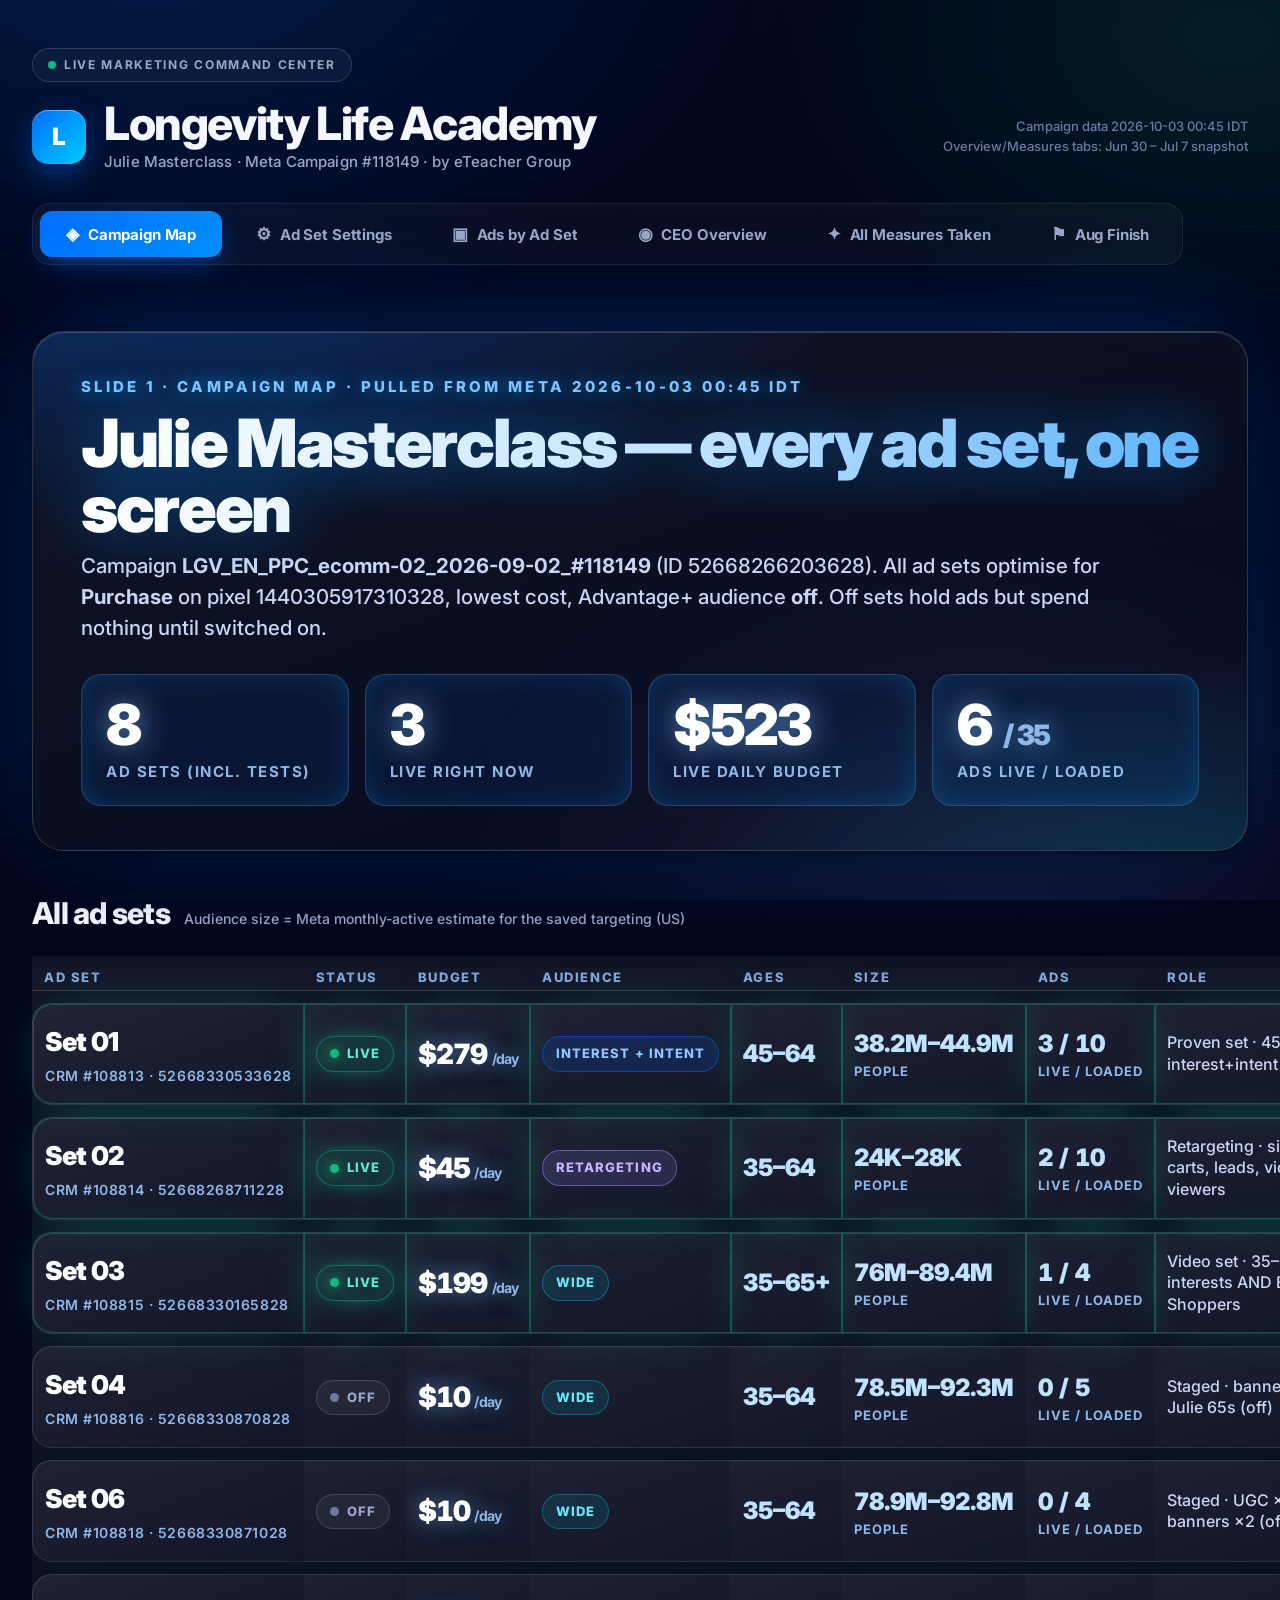
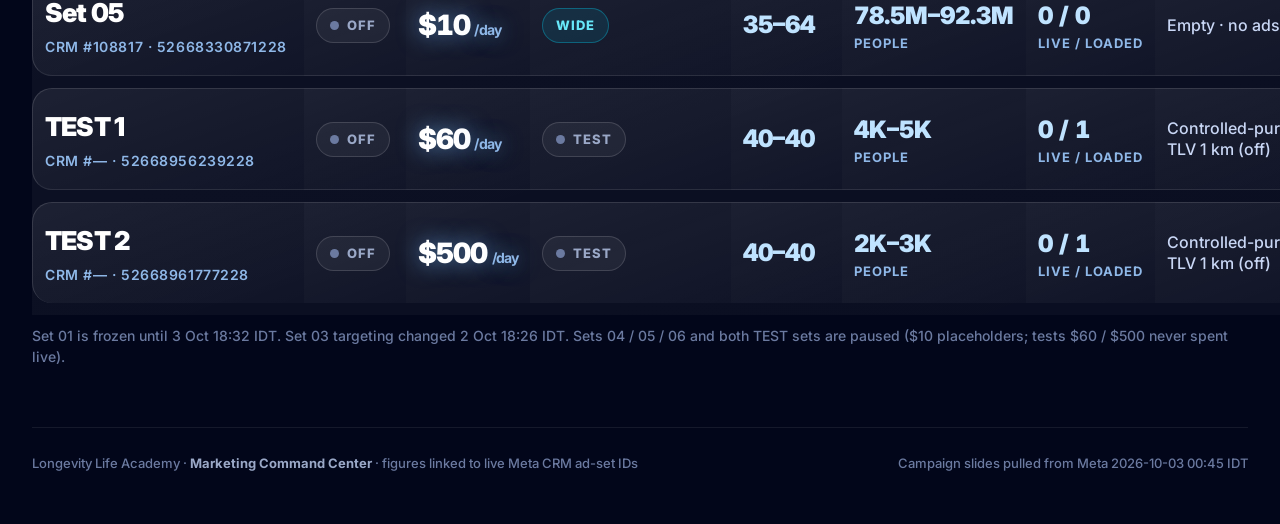
==== commit fd0120b3: "Campaign slides: map, ad set settings, ads by ad set (live Meta pull 3 Oct 2026)" ====
--- a/index.html
+++ b/index.html
@@ -5,7 +5,8 @@
 <meta name="viewport" content="width=device-width, initial-scale=1.0">
 <title>Longevity Life Academy — Marketing Command Center</title>
 <meta name="description" content="Longevity Life Academy daily marketing command center — audience, targeting & measures.">
-<link rel="stylesheet" href="styles.css">
+<link rel="stylesheet" href="styles.css?v=4">
+<link rel="stylesheet" href="campaign.css?v=4">
 </head>
 <body>
 <div class="wrap">
@@ -16,20 +17,26 @@
       <div class="logo-dot">L</div>
       <div class="brand-txt">
         <h1>Longevity Life Academy</h1>
-        <div class="sub">Daily Acquisition Snapshot · Meta Campaigns · by eTeacher Group</div>
+        <div class="sub">Julie Masterclass · Meta Campaign #118149 · by eTeacher Group</div>
       </div>
       <div class="updated" id="updated"></div>
     </div>
 
     <nav class="tabs">
-      <button class="tab active" data-tab="overview"><span class="ico">◉</span> CEO Overview</button>
+      <button class="tab active" data-tab="cmap"><span class="ico">◈</span> Campaign Map</button>
+      <button class="tab" data-tab="csettings"><span class="ico">⚙</span> Ad Set Settings</button>
+      <button class="tab" data-tab="cads"><span class="ico">▣</span> Ads by Ad Set</button>
+      <button class="tab" data-tab="overview"><span class="ico">◉</span> CEO Overview</button>
       <button class="tab" data-tab="measures"><span class="ico">✦</span> All Measures Taken</button>
       <button class="tab" data-tab="augfinish"><span class="ico">⚑</span> Aug Finish</button>
     </nav>
   </header>
 
+  <main class="panel show" id="cmap"></main>
+  <main class="panel" id="csettings"></main>
+  <main class="panel" id="cads"></main>
   <!-- ── TAB 1: CEO OVERVIEW ── -->
-  <main class="panel show" id="overview"></main>
+  <main class="panel" id="overview"></main>
 
   <!-- ── TAB 2: MEASURES ── -->
   <main class="panel" id="measures"></main>
@@ -37,58 +44,80 @@
   <!-- ── TAB 3: AUG FINISH ── -->
   <main class="panel" id="augfinish">
 
-    <div class="af-hero">
-      <div class="af-kicker">August Close-Out Plan · Sun Aug 23 → Mon Aug 31</div>
-      <h2 class="af-title">Finish August at <span class="af-blue">11 courses sold.</span></h2>
-      <p class="af-lede">We're at <b>4 sales</b> on ~<b>$30K</b> month-to-date spend. The final week runs leaner and sharper: <b>$6,500</b> across Mon–Fri, <b>7 more sales</b>, and the week pays for itself.</p>
-    </div>
-
     <section>
-      <div class="af-grid4">
-        <div class="af-big" style="--accent:var(--brand)"><div class="af-lbl">Working shifts left</div><div class="af-num">6</div><div class="af-sub">Mon 24 – Fri 28 + Mon 31 · Sundays off</div></div>
-        <div class="af-big" style="--accent:var(--emerald)"><div class="af-lbl">Sales still needed</div><div class="af-num">7</div><div class="af-sub">4 sold → target 11 by Aug 31</div></div>
-        <div class="af-big" style="--accent:var(--cyan)"><div class="af-lbl">Final-week budget</div><div class="af-num">$6.5K</div><div class="af-sub">$1,300/day Mon–Fri · down from $10K last week</div></div>
-        <div class="af-big" style="--accent:var(--violet)"><div class="af-lbl">Leads coming in</div><div class="af-num">406</div><div class="af-sub">at $16 CPL · ~81 fresh leads per day</div></div>
+      <div class="af-target">
+        <div class="af-t-left">
+          <div class="af-lbl">August target</div>
+          <div class="af-t-nums"><span class="af-t-now">4</span><span class="af-t-sep">/</span><span class="af-t-goal">11</span><span class="af-t-unit">courses</span></div>
+          <div class="af-segbar">
+            <span class="seg-on"></span><span class="seg-on"></span><span class="seg-on"></span><span class="seg-on"></span>
+            <span></span><span></span><span></span><span></span><span></span><span></span><span></span>
+          </div>
+        </div>
+        <div class="af-t-right">
+          <div class="af-lbl">To go</div>
+          <div class="af-t-togo">7</div>
+          <div class="af-lbl">by Mon 31</div>
+        </div>
       </div>
     </section>
 
     <section>
-      <div class="sec-head"><h2>The shift map</h2><div class="note">Aug 31 lands on a Monday — a normal weekday shift, no weekend approval needed.</div></div>
-      <div class="af-days">
-        <div class="af-day"><div class="af-d-date">Mon 24</div><div class="af-d-spend">$1,300</div><div class="af-d-meta">~81 leads · 1 sale</div></div>
-        <div class="af-day"><div class="af-d-date">Tue 25</div><div class="af-d-spend">$1,300</div><div class="af-d-meta">~81 leads · 1 sale</div></div>
-        <div class="af-day"><div class="af-d-date">Wed 26</div><div class="af-d-spend">$1,300</div><div class="af-d-meta">~81 leads · 1 sale</div></div>
-        <div class="af-day"><div class="af-d-date">Thu 27</div><div class="af-d-spend">$1,300</div><div class="af-d-meta">~81 leads · 2 sales</div></div>
-        <div class="af-day"><div class="af-d-date">Fri 28</div><div class="af-d-spend">$1,300</div><div class="af-d-meta">~81 leads · 1 sale</div></div>
-        <div class="af-day af-day-off"><div class="af-d-date">Sat 29 – Sun 30</div><div class="af-d-spend">OFF</div><div class="af-d-meta">no shifts · pipeline rests</div></div>
-        <div class="af-day af-day-final"><div class="af-d-date">Mon 31</div><div class="af-d-spend">CLOSE</div><div class="af-d-meta">final shift · 1 sale from pipeline → 11 total</div></div>
+      <div class="af-grid4">
+        <div class="af-big" style="--accent:var(--brand)"><div class="af-lbl">Shifts left</div><div class="af-num">6</div><div class="af-sub">Mon 24–Fri 28 + Mon 31</div></div>
+        <div class="af-big" style="--accent:var(--cyan)"><div class="af-lbl">Week budget</div><div class="af-num">$6.5K</div><div class="af-sub">$1,300 / day</div></div>
+        <div class="af-big" style="--accent:var(--violet)"><div class="af-lbl">Leads in</div><div class="af-num">406</div><div class="af-sub">$16 CPL · 81 / day</div></div>
+        <div class="af-big" style="--accent:var(--emerald)"><div class="af-lbl">Close rate needed</div><div class="af-num">1.7%</div><div class="af-sub">7 of 406 leads</div></div>
       </div>
     </section>
 
     <section>
-      <div class="sec-head"><h2>The math the CEO can check</h2></div>
-      <div class="af-math">
-        <div class="af-step"><div class="af-s-val">$6,500</div><div class="af-s-lbl">final-week spend</div></div>
-        <div class="af-arrow">→</div>
-        <div class="af-step"><div class="af-s-val">406</div><div class="af-s-lbl">leads at $16 CPL</div></div>
-        <div class="af-arrow">→</div>
-        <div class="af-step"><div class="af-s-val">1.7%</div><div class="af-s-lbl">close rate needed</div></div>
-        <div class="af-arrow">→</div>
-        <div class="af-step"><div class="af-s-val">7</div><div class="af-s-lbl">sales × $1,150</div></div>
-        <div class="af-arrow">→</div>
-        <div class="af-step af-step-win"><div class="af-s-val">$8,050</div><div class="af-s-lbl">week revenue</div></div>
-      </div>
-      <div class="af-roi">
-        <div class="af-roi-item"><div class="af-lbl">Week profit</div><div class="af-roi-val af-green">+$1,550</div><div class="af-sub">$8,050 revenue − $6,500 spend</div></div>
-        <div class="af-roi-item"><div class="af-lbl">Week ROAS</div><div class="af-roi-val af-green">1.24×</div><div class="af-sub">every $1 of ads returns $1.24</div></div>
-        <div class="af-roi-item"><div class="af-lbl">Month revenue at 11 sales</div><div class="af-roi-val">$12,650</div><div class="af-sub">11 × $1,150 course price</div></div>
+      <div class="sec-head"><h2>Spend · this week vs final week</h2></div>
+      <div class="af-vs">
+        <div class="af-vs-row">
+          <div class="af-vs-lbl">Aug 17–21</div>
+          <div class="af-vs-track"><div class="af-vs-fill af-vs-old" style="width:100%">$10,000</div></div>
+          <div class="af-vs-out">4 sales</div>
+        </div>
+        <div class="af-vs-row">
+          <div class="af-vs-lbl">Aug 24–28</div>
+          <div class="af-vs-track"><div class="af-vs-fill af-vs-new" style="width:65%">$6,500</div></div>
+          <div class="af-vs-out af-green">7 sales</div>
+        </div>
       </div>
     </section>
 
     <section>
-      <div class="af-commit">
-        <div class="af-c-head">The commitment</div>
-        <p>Cut daily spend, keep lead quality at <b>$16 CPL</b>, and convert just <b>1.7 of every 100 leads</b>. That closes August at <b>11 courses</b> — and the final week stands on its own with positive ROI. This is the leanest path to the target, not the most expensive one.</p>
+      <div class="sec-head"><h2>Daily plan</h2></div>
+      <div class="af-chart">
+        <div class="af-col"><div class="af-dots"><i></i></div><div class="af-bar" style="height:130px"><span>$1,300</span></div><div class="af-c-day">MON<br>24</div><div class="af-c-leads">81</div></div>
+        <div class="af-col"><div class="af-dots"><i></i></div><div class="af-bar" style="height:130px"><span>$1,300</span></div><div class="af-c-day">TUE<br>25</div><div class="af-c-leads">81</div></div>
+        <div class="af-col"><div class="af-dots"><i></i></div><div class="af-bar" style="height:130px"><span>$1,300</span></div><div class="af-c-day">WED<br>26</div><div class="af-c-leads">81</div></div>
+        <div class="af-col"><div class="af-dots"><i></i><i></i></div><div class="af-bar" style="height:130px"><span>$1,300</span></div><div class="af-c-day">THU<br>27</div><div class="af-c-leads">81</div></div>
+        <div class="af-col"><div class="af-dots"><i></i></div><div class="af-bar" style="height:130px"><span>$1,300</span></div><div class="af-c-day">FRI<br>28</div><div class="af-c-leads">81</div></div>
+        <div class="af-col af-col-off"><div class="af-dots"></div><div class="af-bar af-bar-off" style="height:26px"><span>OFF</span></div><div class="af-c-day">SAT–SUN<br>29–30</div><div class="af-c-leads">—</div></div>
+        <div class="af-col af-col-fin"><div class="af-dots"><i class="fin"></i></div><div class="af-bar af-bar-fin" style="height:70px"><span>CLOSE</span></div><div class="af-c-day">MON<br>31</div><div class="af-c-leads">pipe</div></div>
+      </div>
+      <div class="af-legend"><span class="lg-dot"></span> = 1 sale &nbsp;&nbsp;·&nbsp;&nbsp; bar = daily spend &nbsp;&nbsp;·&nbsp;&nbsp; bottom = leads/day</div>
+    </section>
+
+    <section>
+      <div class="sec-head"><h2>Week math</h2></div>
+      <div class="af-math">
+        <div class="af-step"><div class="af-s-val">$6,500</div><div class="af-s-lbl">spend</div></div>
+        <div class="af-arrow">→</div>
+        <div class="af-step"><div class="af-s-val">406</div><div class="af-s-lbl">leads</div></div>
+        <div class="af-arrow">→</div>
+        <div class="af-step"><div class="af-s-val">1.7%</div><div class="af-s-lbl">close</div></div>
+        <div class="af-arrow">→</div>
+        <div class="af-step"><div class="af-s-val">7</div><div class="af-s-lbl">× $1,150</div></div>
+        <div class="af-arrow">→</div>
+        <div class="af-step af-step-win"><div class="af-s-val">$8,050</div><div class="af-s-lbl">revenue</div></div>
+      </div>
+      <div class="af-roi">
+        <div class="af-roi-item"><div class="af-lbl">Week profit</div><div class="af-roi-val af-green">+$1,550</div><div class="af-sub">$8,050 − $6,500</div></div>
+        <div class="af-roi-item"><div class="af-lbl">Week ROAS</div><div class="af-roi-val af-green">1.24×</div><div class="af-sub">per $1 spent</div></div>
+        <div class="af-roi-item"><div class="af-lbl">Month revenue</div><div class="af-roi-val">$12,650</div><div class="af-sub">11 × $1,150</div></div>
       </div>
     </section>
 
@@ -101,7 +130,9 @@
 
 </div>
 
-<script src="data.js"></script>
-<script src="app.js"></script>
+<script src="data.js?v=3"></script>
+<script src="campaign.js?v=4"></script>
+<script src="app.js?v=4"></script>
+<script src="campaign-ui.js?v=4"></script>
 </body>
 </html>
--- a/styles.css
+++ b/styles.css
@@ -306,3 +306,60 @@
 
 @media(max-width:1080px){.af-grid4{grid-template-columns:repeat(2,1fr)}.af-days{grid-template-columns:repeat(4,1fr)}.af-roi{grid-template-columns:1fr}}
 @media(max-width:640px){.af-grid4{grid-template-columns:1fr}.af-days{grid-template-columns:repeat(2,1fr)}.af-hero{padding:30px 24px}.af-commit{padding:28px 24px}}
+
+/* ── AUG FINISH v2 — pure dashboard ── */
+.af-target{display:flex;align-items:center;gap:40px;flex-wrap:wrap;margin-top:38px;padding:40px 44px;
+  border:1px solid var(--stroke2);border-radius:var(--radius);
+  background:linear-gradient(160deg,rgba(0,110,255,.14),rgba(0,110,255,.02));box-shadow:var(--shadow)}
+.af-t-left{flex:1 1 480px;min-width:0}
+.af-t-nums{display:flex;align-items:baseline;gap:10px;margin:10px 0 24px}
+.af-t-now{font-size:clamp(80px,9vw,150px);font-weight:900;letter-spacing:-.05em;line-height:.9}
+.af-t-sep{font-size:clamp(44px,5vw,80px);font-weight:800;color:var(--mut2)}
+.af-t-goal{font-size:clamp(80px,9vw,150px);font-weight:900;letter-spacing:-.05em;line-height:.9;
+  background:linear-gradient(90deg,var(--brand2),#00C2FF);-webkit-background-clip:text;background-clip:text;color:transparent}
+.af-t-unit{font-size:clamp(18px,2vw,26px);font-weight:700;color:var(--mut);margin-left:8px}
+.af-segbar{display:flex;gap:8px}
+.af-segbar span{flex:1;height:20px;border-radius:6px;background:var(--panel2);border:1px solid var(--stroke2)}
+.af-segbar .seg-on{background:linear-gradient(135deg,var(--emerald),#34D399);border-color:transparent;
+  box-shadow:0 6px 18px -4px rgba(16,185,129,.6)}
+.af-t-right{flex:0 0 auto;text-align:center;padding:20px 40px;border-left:1px solid var(--stroke2)}
+.af-t-togo{font-size:clamp(90px,10vw,160px);font-weight:900;letter-spacing:-.05em;line-height:.95;color:var(--emerald);margin:6px 0}
+
+.af-vs{display:flex;flex-direction:column;gap:20px;padding:36px 40px;border:1px solid var(--stroke);
+  border-radius:var(--radius);background:linear-gradient(160deg,var(--panel2),var(--panel));box-shadow:var(--shadow)}
+.af-vs-row{display:grid;grid-template-columns:150px 1fr 170px;align-items:center;gap:22px}
+.af-vs-lbl{font-size:18px;font-weight:800;color:var(--mut);letter-spacing:.02em}
+.af-vs-track{height:64px;border-radius:14px;background:var(--panel);border:1px solid var(--stroke)}
+.af-vs-fill{height:100%;border-radius:13px;display:flex;align-items:center;padding:0 24px;
+  font-size:clamp(22px,2.2vw,32px);font-weight:900;letter-spacing:-.02em;color:#fff}
+.af-vs-old{background:linear-gradient(90deg,#4A5878,#6B7AA0)}
+.af-vs-new{background:linear-gradient(90deg,var(--brand),#00C2FF);box-shadow:0 10px 30px -8px rgba(0,110,255,.7)}
+.af-vs-out{font-size:clamp(24px,2.4vw,36px);font-weight:900;letter-spacing:-.02em;text-align:right}
+
+.af-chart{display:grid;grid-template-columns:repeat(7,minmax(0,1fr));gap:16px;align-items:end;
+  padding:40px 36px 28px;border:1px solid var(--stroke);border-radius:var(--radius);
+  background:linear-gradient(160deg,var(--panel2),var(--panel));box-shadow:var(--shadow)}
+.af-col{display:flex;flex-direction:column;align-items:center;justify-content:flex-end;gap:10px}
+.af-dots{display:flex;gap:6px;min-height:22px}
+.af-dots i{width:18px;height:18px;border-radius:50%;background:linear-gradient(135deg,var(--emerald),#34D399);
+  box-shadow:0 4px 14px -2px rgba(16,185,129,.7)}
+.af-bar{width:100%;max-width:110px;border-radius:14px 14px 6px 6px;position:relative;
+  background:linear-gradient(180deg,var(--brand2),var(--brand));box-shadow:0 12px 30px -10px rgba(0,110,255,.7);
+  display:flex;align-items:flex-start;justify-content:center;padding-top:10px}
+.af-bar span{font-size:clamp(15px,1.4vw,20px);font-weight:900;color:#fff;letter-spacing:-.02em}
+.af-bar-off{background:var(--panel2);border:1px dashed var(--stroke2);box-shadow:none}
+.af-bar-off span{color:var(--mut2)}
+.af-bar-fin{background:linear-gradient(180deg,var(--emerald),#0E9F6E);box-shadow:0 12px 30px -10px rgba(16,185,129,.6)}
+.af-c-day{font-size:15px;font-weight:800;color:var(--mut);text-align:center;line-height:1.25;letter-spacing:.04em}
+.af-c-leads{font-size:20px;font-weight:900;color:var(--cyan)}
+.af-col-off{opacity:.55}
+.af-legend{margin-top:16px;font-size:14.5px;color:var(--mut);font-weight:600}
+.lg-dot{display:inline-block;width:14px;height:14px;border-radius:50%;vertical-align:-2px;
+  background:linear-gradient(135deg,var(--emerald),#34D399)}
+
+@media(max-width:900px){
+  .af-t-right{border-left:none;border-top:1px solid var(--stroke2);width:100%}
+  .af-vs-row{grid-template-columns:1fr;gap:8px}
+  .af-vs-out{text-align:left}
+  .af-chart{grid-template-columns:repeat(4,1fr);row-gap:30px}
+}
--- a/campaign.css
+++ b/campaign.css
@@ -0,0 +1,92 @@
+/* ── Campaign slides (big-type executive views) ── */
+.cs-hero{position:relative;margin:34px 0 26px;padding:44px 48px;border:1px solid var(--stroke2);border-radius:32px;overflow:hidden;
+  background:radial-gradient(1200px 500px at 10% -20%,rgba(0,110,255,.35),transparent 60%),radial-gradient(900px 500px at 95% 120%,rgba(6,182,212,.25),transparent 60%),linear-gradient(160deg,rgba(255,255,255,.06),rgba(255,255,255,.02));
+  box-shadow:var(--shadow),0 0 120px -30px rgba(0,110,255,.6)}
+.cs-hero::after{content:"";position:absolute;inset:0;border-radius:inherit;pointer-events:none;box-shadow:inset 0 1px 0 rgba(255,255,255,.18)}
+.cs-kicker{font-size:15px;font-weight:800;letter-spacing:.22em;text-transform:uppercase;color:#7FC4FF;text-shadow:0 0 18px rgba(0,160,255,.8)}
+.cs-hero h2{font-size:clamp(40px,5.2vw,74px);font-weight:900;letter-spacing:-.035em;line-height:.98;margin:12px 0 10px;
+  background:linear-gradient(90deg,#fff 0%,#BFE3FF 55%,#5FB4FF 100%);-webkit-background-clip:text;background-clip:text;color:transparent;filter:drop-shadow(0 0 28px rgba(0,150,255,.45))}
+.cs-hero p{font-size:clamp(18px,1.6vw,23px);color:#C9D7F5;font-weight:500;max-width:1040px;line-height:1.5}
+.cs-stats{display:grid;grid-template-columns:repeat(4,minmax(0,1fr));gap:16px;margin-top:30px}
+.cs-stat{padding:22px 24px;border-radius:20px;border:1px solid rgba(127,196,255,.25);background:rgba(0,110,255,.08);box-shadow:inset 0 0 40px -20px rgba(0,160,255,.6)}
+.cs-stat .v{font-size:clamp(40px,4.4vw,62px);font-weight:900;letter-spacing:-.04em;line-height:1;color:#fff;text-shadow:0 0 30px rgba(120,190,255,.7);font-variant-numeric:tabular-nums}
+.cs-stat .l{margin-top:8px;font-size:15px;font-weight:700;letter-spacing:.1em;text-transform:uppercase;color:#8FB8E8}
+/* big table */
+.cs-table{width:100%;border-collapse:separate;border-spacing:0 12px}
+.cs-table th{font-size:13px;font-weight:800;letter-spacing:.12em;text-transform:uppercase;color:#7FA6D6;text-align:left;padding:0 12px 2px}
+.cs-table{table-layout:auto}
+.cs-table td{background:linear-gradient(160deg,rgba(255,255,255,.07),rgba(255,255,255,.025));border-top:1px solid var(--stroke2);border-bottom:1px solid var(--stroke);padding:18px 12px;vertical-align:middle;font-size:18px;font-weight:600;color:#EAF1FF}
+.cs-table td:first-child{border-left:1px solid var(--stroke2);border-radius:20px 0 0 20px}
+.cs-table td:last-child{border-right:1px solid var(--stroke2);border-radius:0 20px 20px 0}
+.cs-table tr.on td{box-shadow:inset 0 0 0 1px rgba(16,185,129,.35),0 0 50px -20px rgba(16,185,129,.6)}
+.cs-set{font-size:26px;font-weight:900;letter-spacing:-.03em;color:#fff;white-space:nowrap}
+.cs-set small{display:block;font-size:14px;font-weight:600;color:#8FB8E8;letter-spacing:.04em;margin-top:4px}
+.cs-money{font-size:28px;font-weight:900;letter-spacing:-.03em;font-variant-numeric:tabular-nums;color:#fff;text-shadow:0 0 22px rgba(120,190,255,.6)}
+.cs-money small{font-size:14px;color:#8FB8E8;font-weight:700;margin-left:4px}
+.cs-num{font-size:24px;font-weight:900;font-variant-numeric:tabular-nums;color:#BFE3FF;white-space:nowrap}
+.cs-num small{display:block;font-size:13px;color:#8FB8E8;font-weight:700;letter-spacing:.08em;text-transform:uppercase}
+.pill{display:inline-flex;align-items:center;gap:8px;padding:7px 13px;border-radius:999px;font-size:13px;font-weight:800;letter-spacing:.08em;text-transform:uppercase;white-space:nowrap}
+.pill.on{background:rgba(16,185,129,.15);color:#5EEAD4;border:1px solid rgba(16,185,129,.45);box-shadow:0 0 24px -6px rgba(16,185,129,.8)}
+.pill.on::before{content:"";width:9px;height:9px;border-radius:50%;background:#10B981;box-shadow:0 0 12px #10B981}
+.pill.off{background:rgba(255,255,255,.05);color:#9AA8C7;border:1px solid var(--stroke2)}
+.pill.off::before{content:"";width:9px;height:9px;border-radius:50%;background:#6B7AA0}
+.pill.wide{background:rgba(6,182,212,.12);color:#67E8F9;border:1px solid rgba(6,182,212,.4)}
+.pill.narrow{background:rgba(0,110,255,.14);color:#8EC5FF;border:1px solid rgba(0,110,255,.45)}
+.pill.rt{background:rgba(167,139,250,.14);color:#C4B5FD;border:1px solid rgba(167,139,250,.45)}
+.cs-role{font-size:16px;min-width:200px;color:#C9D7F5;font-weight:500;line-height:1.35}
+/* settings cards */
+.cs-grid{display:grid;grid-template-columns:repeat(2,minmax(0,1fr));gap:22px}
+.cs-card{position:relative;border:1px solid var(--stroke2);border-radius:28px;padding:30px 32px;overflow:hidden;
+  background:linear-gradient(160deg,rgba(255,255,255,.07),rgba(255,255,255,.02));box-shadow:var(--shadow)}
+.cs-card.on{box-shadow:var(--shadow),0 0 90px -30px rgba(0,160,255,.75);border-color:rgba(127,196,255,.4)}
+.cs-card::before{content:"";position:absolute;inset:0 0 auto 0;height:4px;background:linear-gradient(90deg,var(--brand),#00C2FF,transparent)}
+.cs-card.off::before{background:linear-gradient(90deg,#6B7AA0,transparent)}
+.cs-card-head{display:flex;align-items:flex-start;justify-content:space-between;gap:16px;margin-bottom:22px;flex-wrap:wrap}
+.cs-card-head .t{font-size:38px;font-weight:900;letter-spacing:-.035em;color:#fff;line-height:1}
+.cs-card-head .t small{display:block;font-size:14px;font-weight:600;color:#8FB8E8;letter-spacing:.06em;margin-top:8px}
+.cs-card-head .b{text-align:right}
+.cs-card-head .b .m{font-size:46px;font-weight:900;letter-spacing:-.04em;color:#fff;line-height:1;text-shadow:0 0 26px rgba(120,190,255,.6);font-variant-numeric:tabular-nums}
+.cs-card-head .b .m small{font-size:15px;color:#8FB8E8;margin-left:4px;font-weight:700}
+.cs-kv{display:grid;grid-template-columns:repeat(3,minmax(0,1fr));gap:12px}
+.cs-kv>div{padding:16px 18px;border-radius:16px;background:rgba(0,110,255,.08);border:1px solid rgba(127,196,255,.18)}
+.cs-kv .k{font-size:12.5px;font-weight:800;letter-spacing:.14em;text-transform:uppercase;color:#7FA6D6}
+.cs-kv .v{margin-top:6px;font-size:26px;font-weight:900;letter-spacing:-.02em;color:#fff;line-height:1.1}
+.cs-kv .v.sm{font-size:19px;font-weight:700;color:#EAF1FF;line-height:1.3}
+.cs-kv .v.wide{color:#67E8F9}.cs-kv .v.narrow{color:#8EC5FF}
+.cs-rule{margin-top:14px;padding:18px 20px;border-radius:16px;background:rgba(255,255,255,.04);border:1px dashed rgba(127,196,255,.3)}
+.cs-rule .k{font-size:12.5px;font-weight:800;letter-spacing:.14em;text-transform:uppercase;color:#7FA6D6;margin-bottom:8px}
+.cs-rule .r{font-size:22px;font-weight:800;color:#fff;line-height:1.4}
+.cs-rule .r b{color:#5FB4FF;font-weight:900;padding:0 6px}
+.cs-rule .r span{color:#C9D7F5;font-weight:600}
+.cs-rule .list{font-size:16px;color:#AFC3E8;line-height:1.5;margin-top:6px}
+/* ads mockups */
+.cs-setblock{margin:0 0 34px;padding:28px 30px;border:1px solid var(--stroke2);border-radius:28px;background:linear-gradient(160deg,rgba(255,255,255,.06),rgba(255,255,255,.02));box-shadow:var(--shadow)}
+.cs-setblock.on{box-shadow:var(--shadow),0 0 90px -30px rgba(0,160,255,.7)}
+.cs-sb-head{display:flex;align-items:center;gap:18px;flex-wrap:wrap;margin-bottom:20px}
+.cs-sb-head .t{font-size:34px;font-weight:900;letter-spacing:-.03em;color:#fff}
+.cs-sb-head .cfg{font-size:17px;color:#AFC3E8;font-weight:600}
+.cs-sb-head .cnt{margin-left:auto;font-size:17px;font-weight:800;color:#8FB8E8;letter-spacing:.08em;text-transform:uppercase}
+.cs-ads{display:grid;grid-template-columns:repeat(5,minmax(0,1fr));gap:16px}
+.cs-ad{border-radius:20px;overflow:hidden;border:1px solid var(--stroke2);background:#050A1F;box-shadow:0 18px 40px -20px rgba(0,0,0,.8);transition:transform .25s ease,box-shadow .25s ease}
+.cs-ad:hover{transform:translateY(-4px);box-shadow:0 28px 60px -22px rgba(0,110,255,.6)}
+.cs-ad.off{opacity:.55;filter:saturate(.6)}
+.cs-ad .ph{position:relative;aspect-ratio:1/1;background:#0A1230}
+.cs-ad .ph img{width:100%;height:100%;object-fit:cover;display:block}
+.cs-ad .ph .st{position:absolute;top:10px;left:10px}
+.cs-ad .ph .kd{position:absolute;right:10px;top:10px;padding:5px 10px;border-radius:8px;background:rgba(2,6,26,.75);backdrop-filter:blur(8px);font-size:12px;font-weight:800;letter-spacing:.08em;text-transform:uppercase;color:#BFE3FF;border:1px solid rgba(255,255,255,.12)}
+.cs-ad .nm{padding:12px 14px 14px;font-size:15.5px;font-weight:700;color:#EAF1FF;line-height:1.3}
+.cs-ad .nm small{display:block;color:#7FA6D6;font-weight:600;font-size:12px;margin-top:4px;letter-spacing:.04em}
+.cs-empty{padding:28px;border-radius:18px;border:1px dashed var(--stroke2);color:#9AA8C7;font-size:20px;font-weight:600;text-align:center}
+.cs-foot{margin-top:10px;color:#6B7AA0;font-size:14px;font-weight:500}
+@media(max-width:1100px){.cs-ads{grid-template-columns:repeat(3,minmax(0,1fr))}.cs-grid{grid-template-columns:1fr}.cs-stats{grid-template-columns:repeat(2,minmax(0,1fr))}}
+@media(max-width:720px){.cs-hero{padding:28px 22px;border-radius:24px}.cs-ads{grid-template-columns:repeat(2,minmax(0,1fr))}.cs-kv{grid-template-columns:1fr 1fr}
+  .cs-table thead{display:none}.cs-table,.cs-table tbody,.cs-table tr,.cs-table td{display:block;width:100%}
+  .cs-table tr{margin-bottom:14px;border:1px solid var(--stroke2);border-radius:20px;overflow:hidden;background:rgba(255,255,255,.04)}
+  .cs-table td{border:none!important;border-radius:0!important;background:transparent;padding:10px 18px;font-size:19px}
+  .cs-table td[data-l]::before{content:attr(data-l);display:block;font-size:12px;letter-spacing:.14em;text-transform:uppercase;color:#7FA6D6;font-weight:800;margin-bottom:4px}
+  .cs-card{padding:22px 20px}.cs-card-head .t{font-size:30px}.cs-card-head .b .m{font-size:36px}.cs-sb-head .t{font-size:26px}}
+
+.tblwrap.cs{border:none;box-shadow:none;overflow:visible}
+@media(min-width:721px){.cs-table td:nth-child(4),.cs-table td:nth-child(5),.cs-table td:nth-child(7){white-space:nowrap}}
+.cs-ad.static .ph img{object-fit:contain;background:#070C22}
+@media(max-width:720px){.cs-ad .ph .kd{display:none}.cs-ad .ph .st .pill{padding:5px 9px;font-size:11px}}
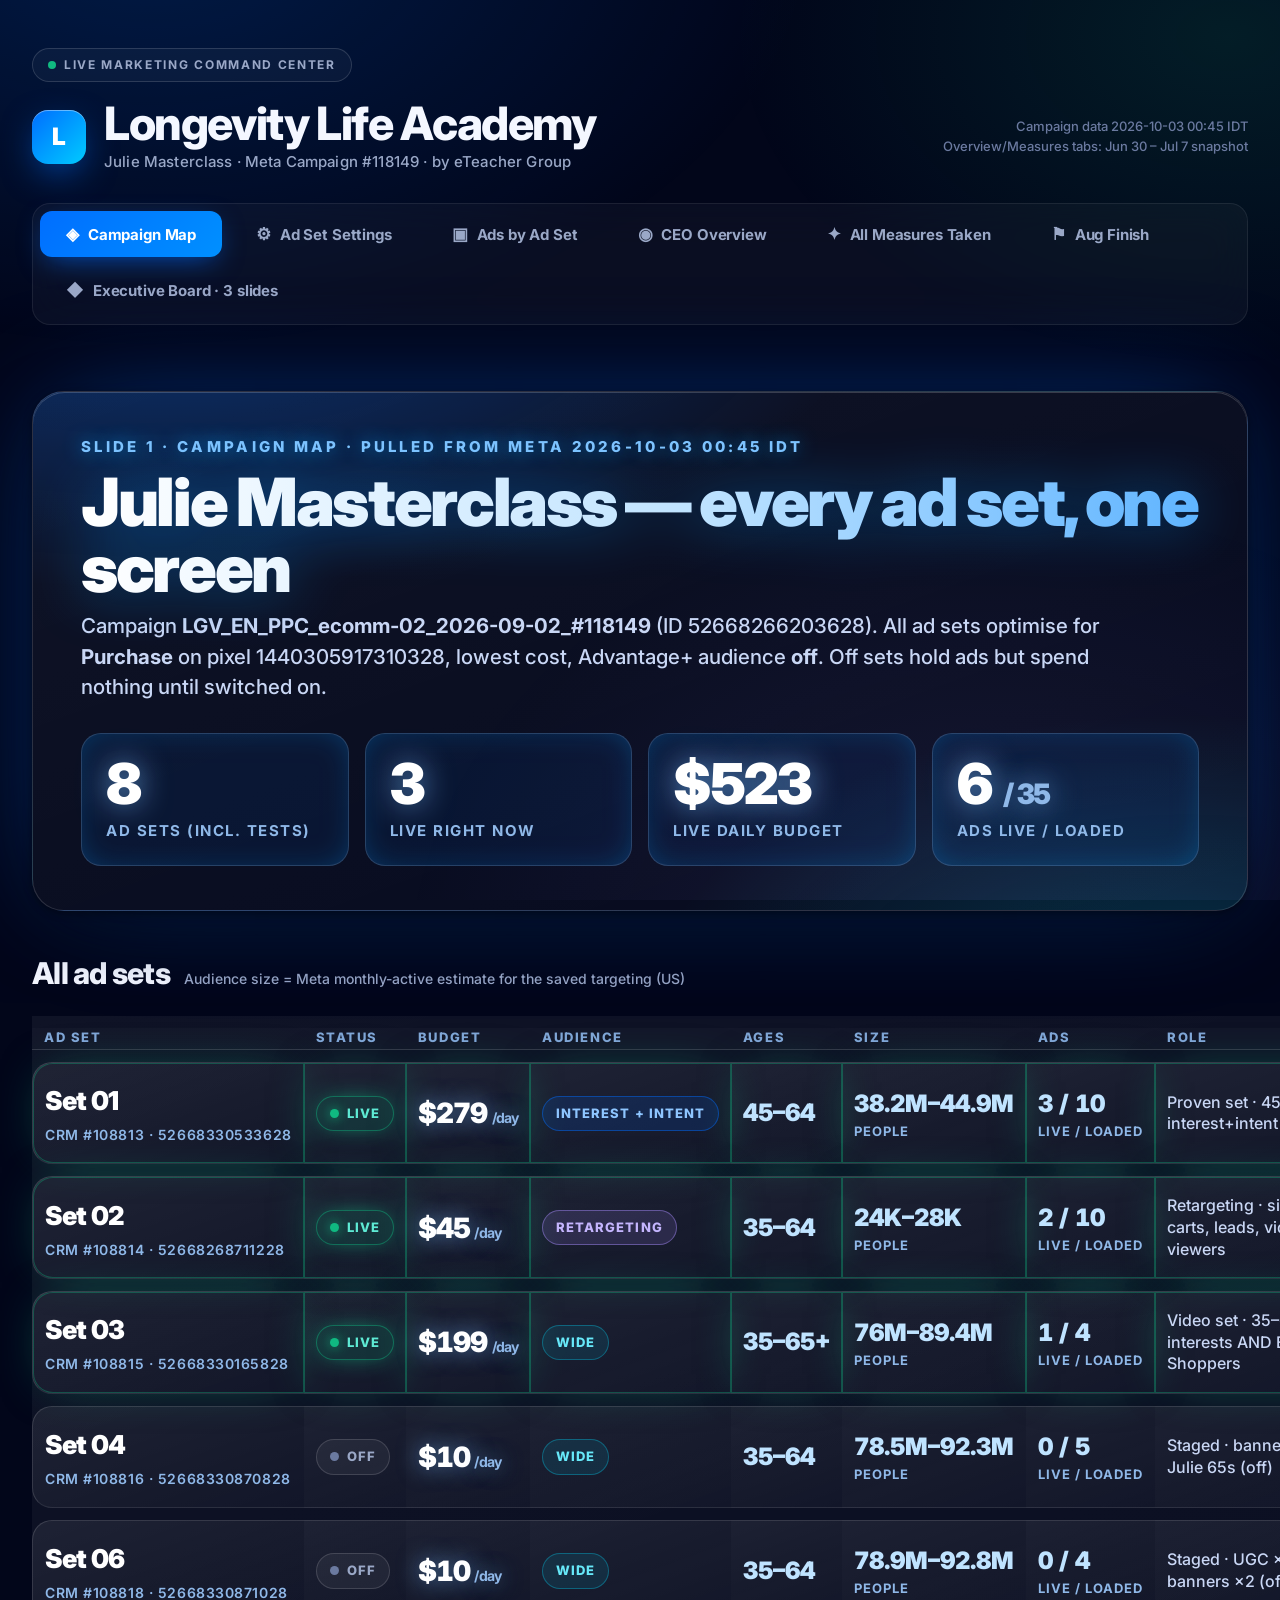
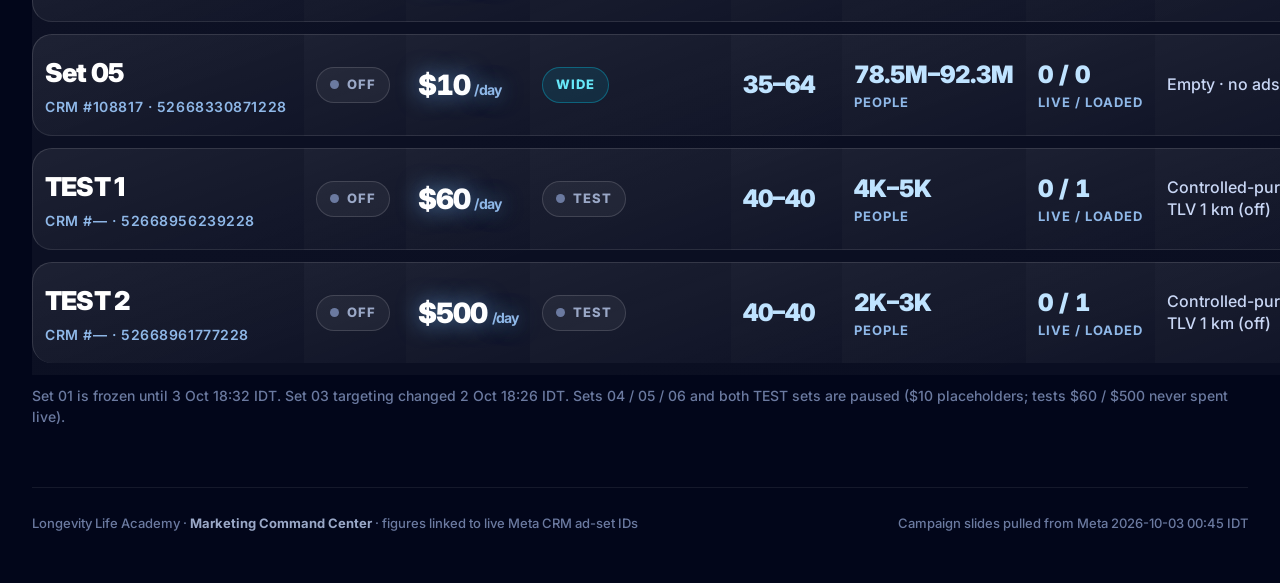
==== commit 878c26a9: "Executive board: 3 neon slides — all masterclass ad sets, configs, sizes, ads per set (3 Oct 2026)" ====
--- a/index.html
+++ b/index.html
@@ -29,6 +29,7 @@
       <button class="tab" data-tab="overview"><span class="ico">◉</span> CEO Overview</button>
       <button class="tab" data-tab="measures"><span class="ico">✦</span> All Measures Taken</button>
       <button class="tab" data-tab="augfinish"><span class="ico">⚑</span> Aug Finish</button>
+      <a class="tab" href="masterclass-adsets.html" style="text-decoration:none"><span class="ico">◆</span> Executive Board · 3 slides</a>
     </nav>
   </header>
 
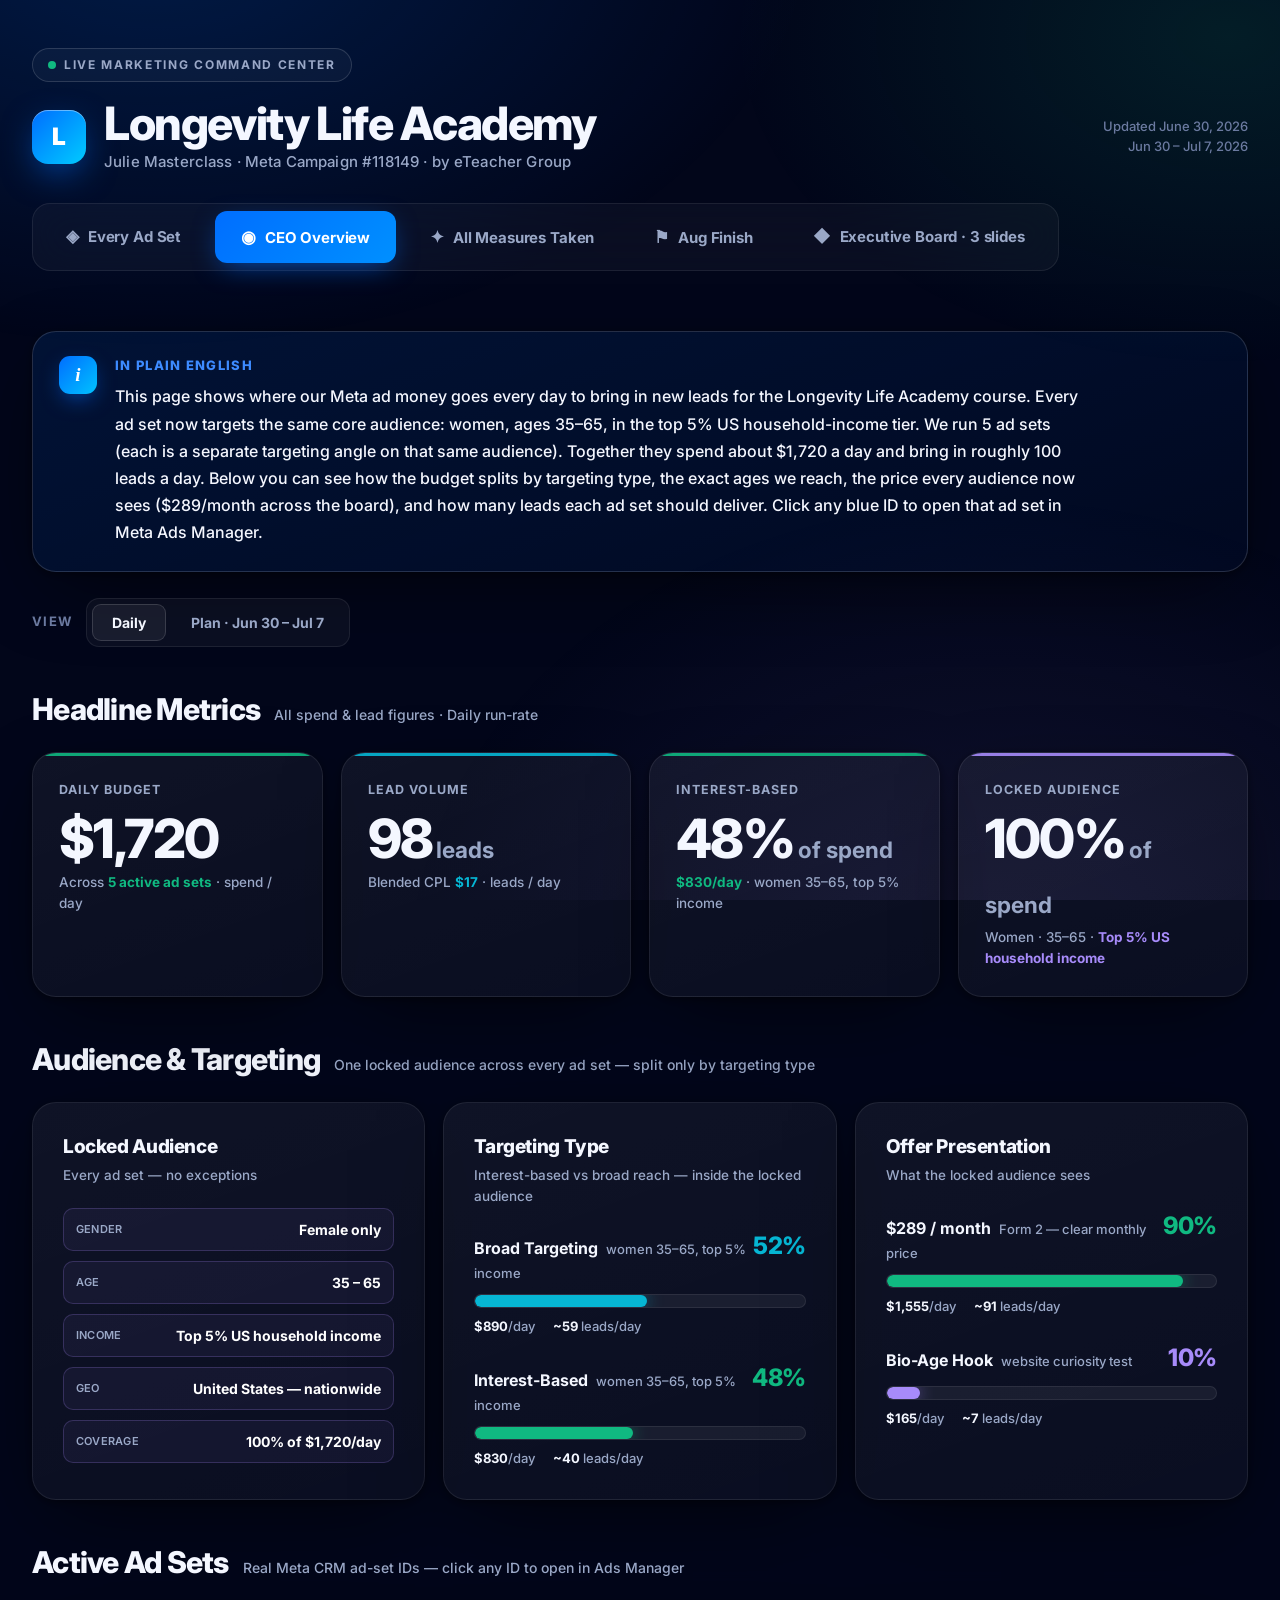
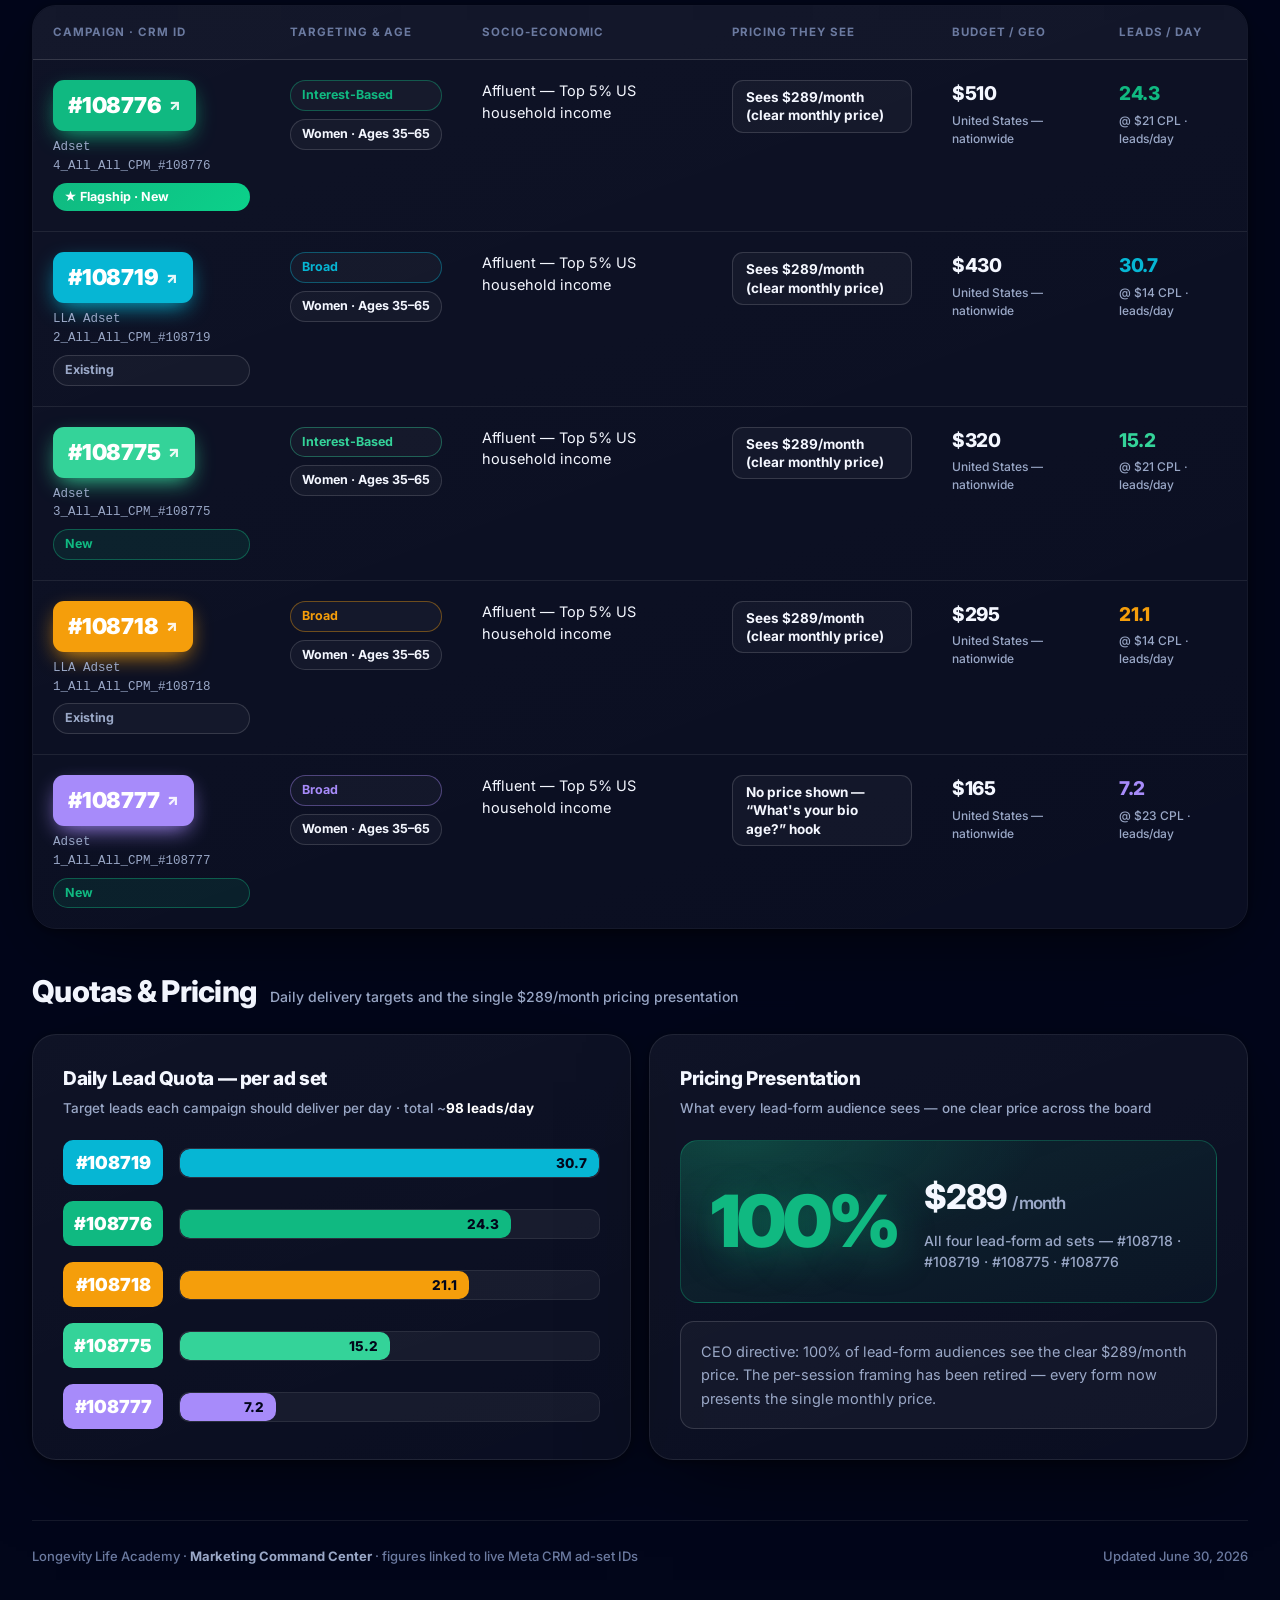
==== commit 9c74d75f: "adsets.html: every ad set, giant type, real mockups, no tests; drop in-tab slides" ====
--- a/index.html
+++ b/index.html
@@ -6,7 +6,6 @@
 <title>Longevity Life Academy — Marketing Command Center</title>
 <meta name="description" content="Longevity Life Academy daily marketing command center — audience, targeting & measures.">
 <link rel="stylesheet" href="styles.css?v=4">
-<link rel="stylesheet" href="campaign.css?v=4">
 </head>
 <body>
 <div class="wrap">
@@ -23,21 +22,16 @@
     </div>
 
     <nav class="tabs">
-      <button class="tab active" data-tab="cmap"><span class="ico">◈</span> Campaign Map</button>
-      <button class="tab" data-tab="csettings"><span class="ico">⚙</span> Ad Set Settings</button>
-      <button class="tab" data-tab="cads"><span class="ico">▣</span> Ads by Ad Set</button>
-      <button class="tab" data-tab="overview"><span class="ico">◉</span> CEO Overview</button>
+      <a class="tab" href="adsets.html" style="text-decoration:none"><span class="ico">◈</span> Every Ad Set</a>
+      <button class="tab active" data-tab="overview"><span class="ico">◉</span> CEO Overview</button>
       <button class="tab" data-tab="measures"><span class="ico">✦</span> All Measures Taken</button>
       <button class="tab" data-tab="augfinish"><span class="ico">⚑</span> Aug Finish</button>
       <a class="tab" href="masterclass-adsets.html" style="text-decoration:none"><span class="ico">◆</span> Executive Board · 3 slides</a>
     </nav>
   </header>
 
-  <main class="panel show" id="cmap"></main>
-  <main class="panel" id="csettings"></main>
-  <main class="panel" id="cads"></main>
   <!-- ── TAB 1: CEO OVERVIEW ── -->
-  <main class="panel" id="overview"></main>
+  <main class="panel show" id="overview"></main>
 
   <!-- ── TAB 2: MEASURES ── -->
   <main class="panel" id="measures"></main>
@@ -134,6 +128,5 @@
 <script src="data.js?v=3"></script>
 <script src="campaign.js?v=4"></script>
 <script src="app.js?v=4"></script>
-<script src="campaign-ui.js?v=4"></script>
 </body>
 </html>
